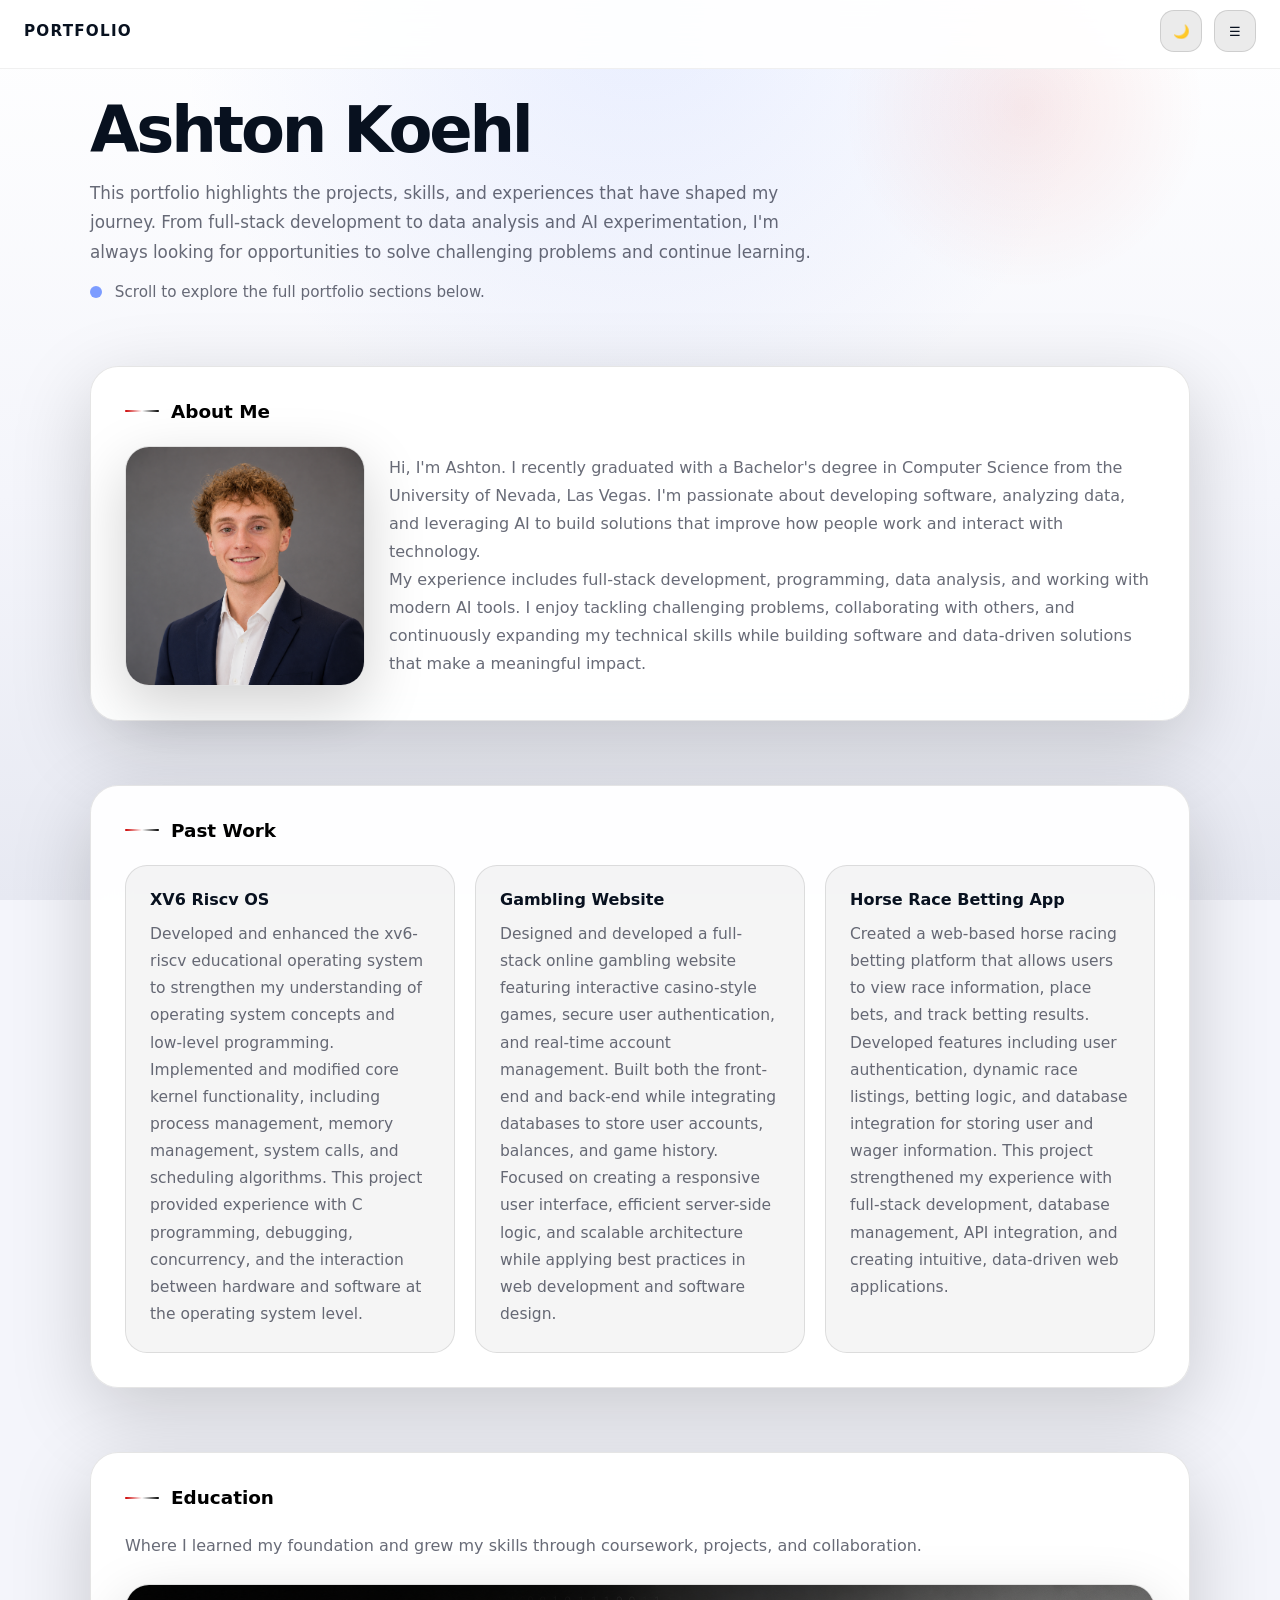
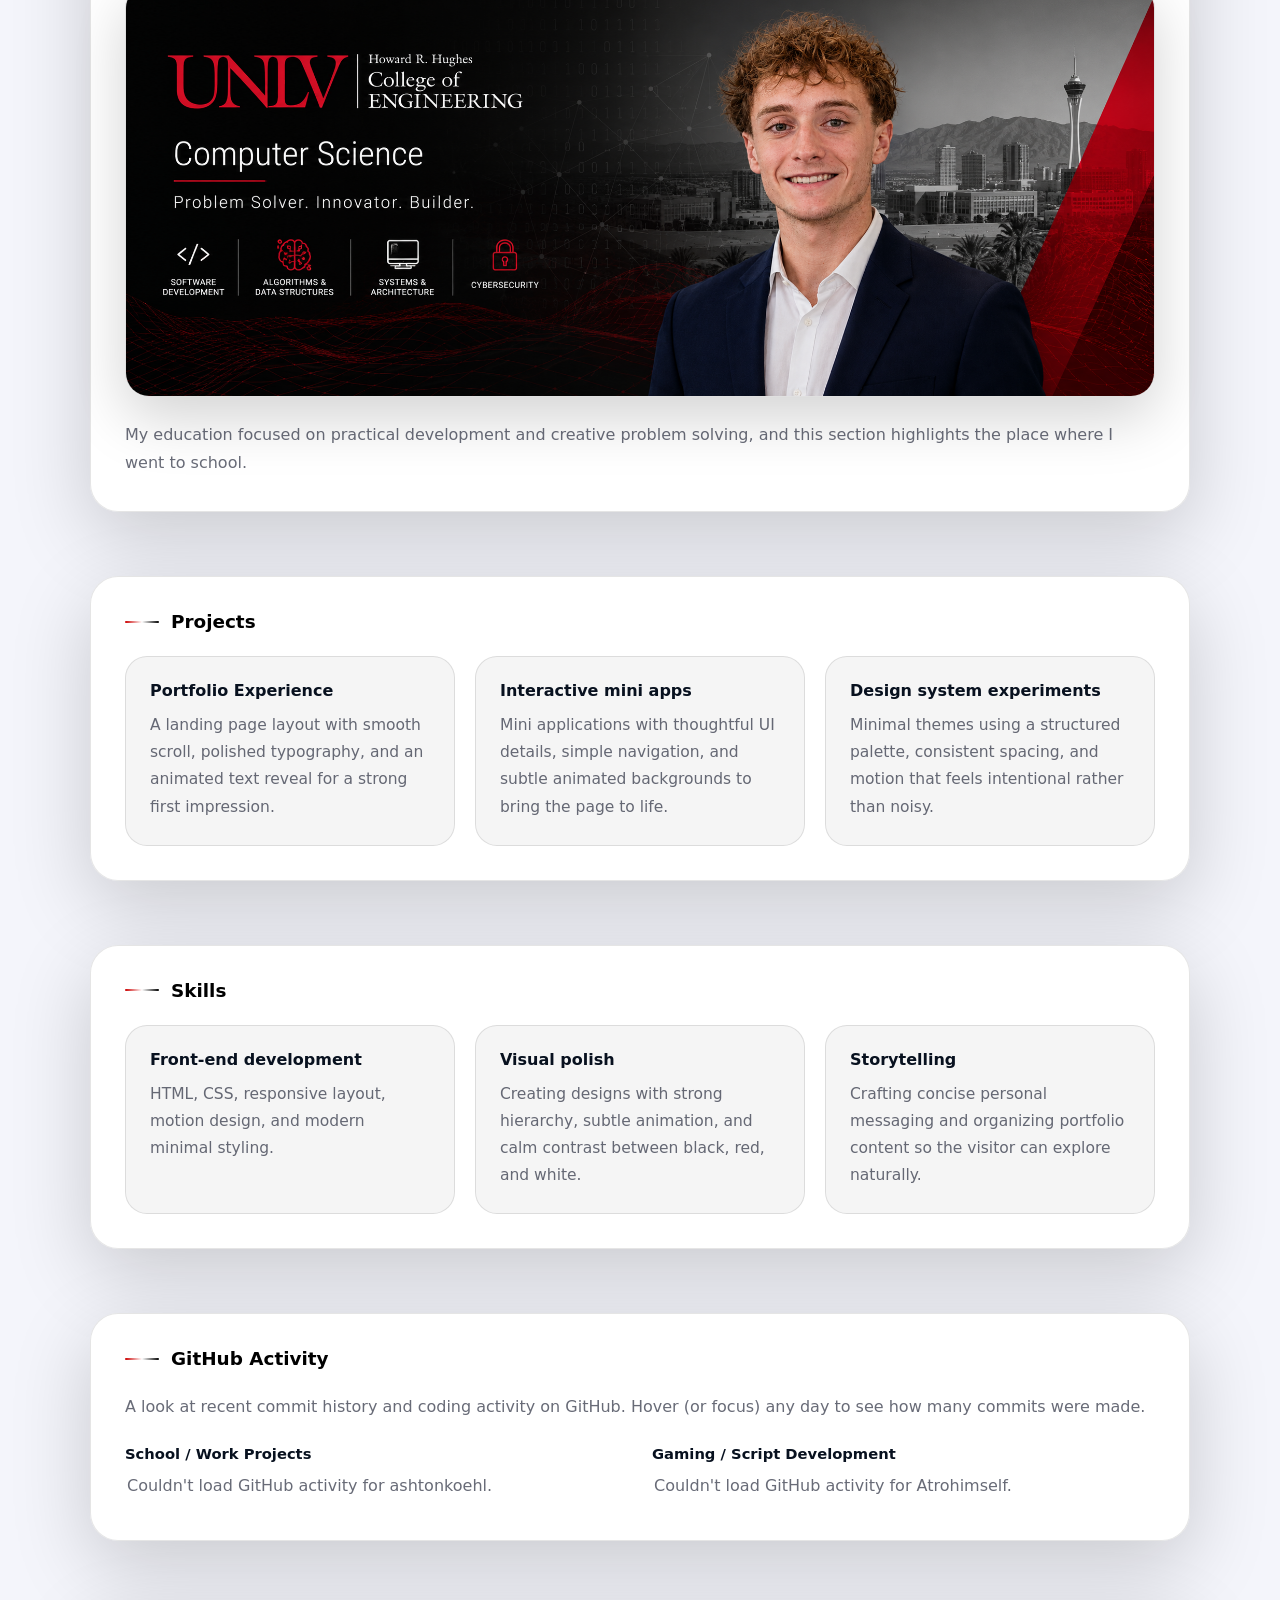
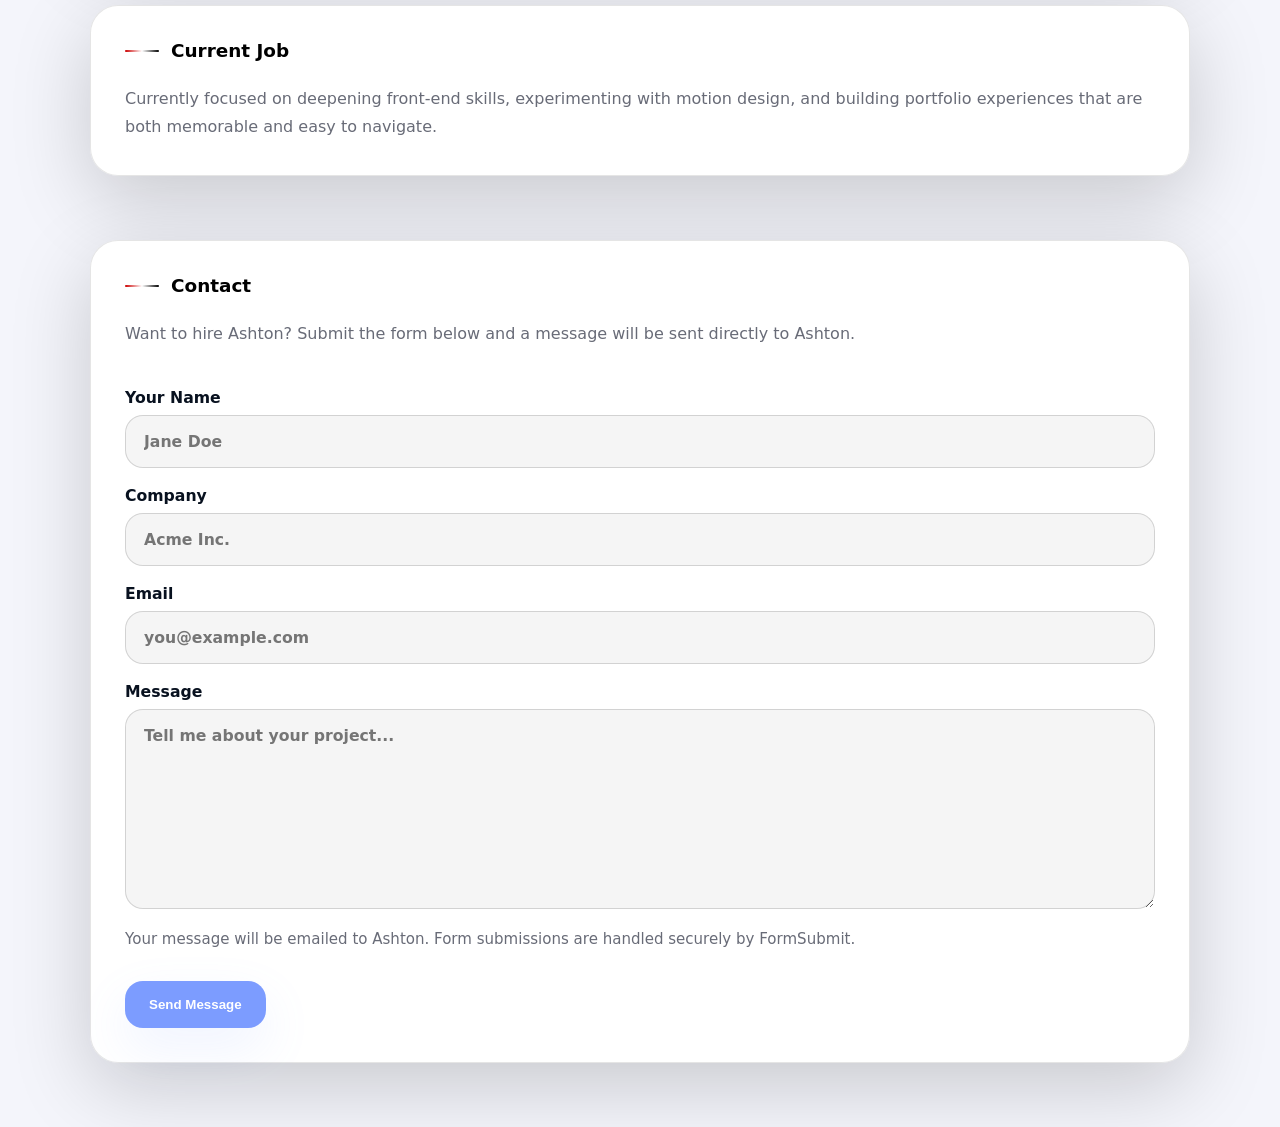
==== index.html @ 0c655653 "Images + New Text - Added Images for Past work - Changed Test for Each Past work" ====
<!doctype html>
<html lang="en">
<head>
  <meta charset="utf-8" />
  <meta name="viewport" content="width=device-width,initial-scale=1" />
  <title>Ashton Koehl</title>
  <meta name="description" content="Portfolio of Ashton Koehl." />
  <meta property="og:title" content="Ashton Koehl" />
  <meta property="og:description" content="Minimal portfolio for Ashton Koehl with subtle motion and a modern hero." />
  <meta property="og:type" content="website" />
  <meta name="theme-color" content="#1b1f35" />
  <link rel="stylesheet" href="css/styles.css" />
</head>
<body>
  <header>
    <a class="brand" href="#hero">Portfolio</a>
    <div class="header-actions">
      <button class="theme-button" id="themeToggle" aria-label="Toggle dark mode">🌙</button>
      <div class="nav-bar" id="navBar">
        <button class="menu-button" id="menuToggle" aria-expanded="false" aria-label="Open navigation menu" aria-controls="navMenu">
          <span class="menu-icon">☰</span>
          <span class="menu-label">About Me</span>
        </button>
        <nav class="nav-menu" id="navMenu">
          <a href="#past-work">Past Work</a>
          <a href="#education">Education</a>
          <a href="#projects">Projects</a>
          <a href="#skills">Skills</a>
          <a href="#github">GitHub Activity</a>
          <a href="#current-job">Current Job</a>
          <a href="#contact">Contact</a>
        </nav>
      </div>
    </div>
  </header>

  <main>
    <section class="hero" id="hero">
      <div class="intro">
        <h1 class="hero-title">Ashton Koehl</h1>
        <p class="subline">This portfolio highlights the projects, skills, and experiences that have shaped my journey. From full-stack development to data analysis and AI experimentation, I'm always looking for opportunities to solve challenging problems and continue learning.</p>
        <div class="scroll-hint"><span></span>Scroll to explore the full portfolio sections below.</div>
      </div>
    </section>

    <section class="panel content-section" id="about">
      <h2 class="section-title">About Me</h2>
      <div class="about-grid">
        <img src="images/headshot.png" alt="Headshot of Ashton Koehl" />
        <div>
          <p>Hi, I'm Ashton. I recently graduated with a Bachelor's degree in Computer Science from the University of Nevada, Las Vegas. I'm passionate about developing software, analyzing data, and leveraging AI to build solutions that improve how people work and interact with technology.</p>
          <p>My experience includes full-stack development, programming, data analysis, and working with modern AI tools. I enjoy tackling challenging problems, collaborating with others, and continuously expanding my technical skills while building software and data-driven solutions that make a meaningful impact.</p>
        </div>
      </div>
    </section>

    <section class="panel content-section" id="past-work">
      <h2 class="section-title">Past Work</h2>
      <div class="cards">
        <article class="card">
          <h3>XV6 Riscv OS</h3>
          <p>Developed and enhanced the xv6-riscv educational operating system to strengthen my understanding of operating system concepts and low-level programming. Implemented and modified core kernel functionality, including process management, memory management, system calls, and scheduling algorithms. This project provided experience with C programming, debugging, concurrency, and the interaction between hardware and software at the operating system level.</p>
        </article>
        <article class="card">
          <h3>Gambling Website</h3>
          <p>Designed and developed a full-stack online gambling website featuring interactive casino-style games, secure user authentication, and real-time account management. Built both the front-end and back-end while integrating databases to store user accounts, balances, and game history. Focused on creating a responsive user interface, efficient server-side logic, and scalable architecture while applying best practices in web development and software design.</p>
        </article>
        <article class="card">
          <h3>Horse Race Betting App</h3>
          <p>Created a web-based horse racing betting platform that allows users to view race information, place bets, and track betting results. Developed features including user authentication, dynamic race listings, betting logic, and database integration for storing user and wager information. This project strengthened my experience with full-stack development, database management, API integration, and creating intuitive, data-driven web applications.</p>
        </article>
      </div>
    </section>

    

    <section class="panel content-section" id="education">
      <h2 class="section-title">Education</h2>
      <p>Where I learned my foundation and grew my skills through coursework, projects, and collaboration.</p>
      <div class="school-banner">
        <img src="images/banner.png" alt="School banner image" />
      </div>
      <p>My education focused on practical development and creative problem solving, and this section highlights the place where I went to school.</p>
    </section>

    <section class="panel content-section" id="projects">
      <h2 class="section-title">Projects</h2>
      <div class="cards">
        <article class="card">
          <h3>Portfolio Experience</h3>
          <p>A landing page layout with smooth scroll, polished typography, and an animated text reveal for a strong first impression.</p>
        </article>
        <article class="card">
          <h3>Interactive mini apps</h3>
          <p>Mini applications with thoughtful UI details, simple navigation, and subtle animated backgrounds to bring the page to life.</p>
        </article>
        <article class="card">
          <h3>Design system experiments</h3>
          <p>Minimal themes using a structured palette, consistent spacing, and motion that feels intentional rather than noisy.</p>
        </article>
      </div>
    </section>

    <section class="panel content-section" id="skills">
      <h2 class="section-title">Skills</h2>
      <div class="cards">
        <article class="card">
          <h3>Front-end development</h3>
          <p>HTML, CSS, responsive layout, motion design, and modern minimal styling.</p>
        </article>
        <article class="card">
          <h3>Visual polish</h3>
          <p>Creating designs with strong hierarchy, subtle animation, and calm contrast between black, red, and white.</p>
        </article>
        <article class="card">
          <h3>Storytelling</h3>
          <p>Crafting concise personal messaging and organizing portfolio content so the visitor can explore naturally.</p>
        </article>
      </div>
    </section>

    <section class="panel content-section" id="github">
      <h2 class="section-title">GitHub Activity</h2>
      <p>A look at recent commit history and coding activity on GitHub. Hover (or focus) any day to see how many commits were made.</p>
      <div class="github-charts">
        <div class="contrib-chart" data-username="ashtonkoehl" data-rgb="124,156,255">
          <div class="contrib-chart-header">
            <a class="contrib-chart-title" href="https://github.com/ashtonkoehl" target="_blank" rel="noopener noreferrer">School / Work Projects</a>
            <span class="contrib-chart-total"></span>
          </div>
          <div class="contrib-scroll">
            <div class="contrib-months"></div>
            <div class="contrib-weeks"></div>
          </div>
        </div>
        <div class="contrib-chart" data-username="Atrohimself" data-rgb="204,0,0">
          <div class="contrib-chart-header">
            <a class="contrib-chart-title" href="https://github.com/Atrohimself" target="_blank" rel="noopener noreferrer">Gaming / Script Development</a>
            <span class="contrib-chart-total"></span>
          </div>
          <div class="contrib-scroll">
            <div class="contrib-months"></div>
            <div class="contrib-weeks"></div>
          </div>
        </div>
      </div>
    </section>

    <section class="panel content-section" id="current-job">
      <h2 class="section-title">Current Job</h2>
      <p>Currently focused on deepening front-end skills, experimenting with motion design, and building portfolio experiences that are both memorable and easy to navigate.</p>
    </section>

    <section class="panel content-section" id="contact">
      <h2 class="section-title">Contact</h2>
      <p>Want to hire Ashton? Submit the form below and a message will be sent directly to Ashton.</p>
      <form class="contact-form" action="https://formsubmit.co/koehlashton@gmail.com" method="POST">
        <input type="hidden" name="_subject" value="New portfolio inquiry" />
        <input type="hidden" name="_captcha" value="false" />
        <input type="hidden" name="_next" value="https://ashtonkoehl.github.io/?sent=1#contact" />
        <input type="hidden" name="_error" value="https://ashtonkoehl.github.io/?error=1#contact" />
        <div class="form-success" id="formSuccess">Thanks! Your message has been sent and I will get back to you soon.</div>
        <label>
          Your Name
          <input type="text" name="name" required placeholder="Jane Doe" />
        </label>
        <label>
          Company
          <input type="text" name="company" placeholder="Acme Inc." />
        </label>
        <label>
          Email
          <input type="email" name="email" required placeholder="you@example.com" />
        </label>
        <label>
          Message
          <textarea name="message" required placeholder="Tell me about your project..."></textarea>
        </label>
        <p class="hint">Your message will be emailed to Ashton. Form submissions are handled securely by FormSubmit.</p>
        <div class="form-actions">
          <button type="submit">Send Message</button>
        </div>
      </form>
    </section>
  </main>

  <div class="modal-backdrop" id="submitModal" aria-hidden="true">
    <div class="modal" role="alertdialog" aria-modal="true" aria-labelledby="modalTitle" aria-describedby="modalText">
      <button class="modal-close" id="closeModal" aria-label="Close message">×</button>
      <h3 id="modalTitle">Message sent</h3>
      <p id="modalText">Thanks! Your message has been sent and I will get back to you soon.</p>
    </div>
  </div>

  <script src="js/main.js"></script>
</body>
</html>
---- css/styles.css ----
:root {
  --bg: #05060a;
  --surface: rgba(255,255,255,.05);
  --text: #f6f7fb;
  --text-strong: #ffffff;
  --muted: rgba(246,247,251,.72);
  --accent: #7c9cff;
  --accent-strong: #cc0000;
  --panel-bg: #14161f;
  --panel-border: rgba(255,255,255,.08);
  --header-bg: rgba(5,6,10,.88);
  --card-bg: rgba(255,255,255,.03);
  --card-border: rgba(255,255,255,.08);
  --dot: rgba(255,255,255,.16);
  --overlay-rgb: 255,255,255;
}
.light-mode {
  --bg: #f4f5fb;
  --surface: rgba(0,0,0,.04);
  --text: #08111f;
  --text-strong: #000000;
  --muted: rgba(18,24,43,.64);
  --accent: #7c9cff;
  --accent-strong: #cc0000;
  --panel-bg: #ffffff;
  --panel-border: rgba(0,0,0,.08);
  --header-bg: rgba(255,255,255,.9);
  --card-bg: rgba(255,255,255,.95);
  --card-border: rgba(0,0,0,.1);
  --dot: rgba(18,24,43,.14);
  --overlay-rgb: 0,0,0;
}
*, *::before, *::after { box-sizing: border-box; }
html { scroll-behavior: smooth; }
body {
  margin: 0;
  min-height: 100vh;
  font-family: Inter, ui-sans-serif, system-ui, -apple-system, "Segoe UI", sans-serif;
  background: var(--bg);
  color: var(--text);
  overflow-x: hidden;
  position: relative;
}
body::before,
body::after {
  content: "";
  position: fixed;
  inset: 0;
  pointer-events: none;
  z-index: -1;
}
body::before {
  background: radial-gradient(circle at top, rgba(84,90,138,.24), transparent 42%),
              radial-gradient(circle at 80% 12%, rgba(204,0,0,.18), transparent 12%),
              linear-gradient(180deg, rgba(15,18,34,.88) 0%, rgba(5,6,10,.96) 60%, rgba(0,0,0,1) 100%);
  opacity: 1;
  transition: opacity .3s ease;
}
.light-mode body::before {
  background: radial-gradient(circle at top, rgba(124,156,255,.16), transparent 42%),
              radial-gradient(circle at 80% 12%, rgba(204,0,0,.08), transparent 14%),
              linear-gradient(180deg, #ffffff 0%, #f4f5fb 55%, #e7e9f2 100%);
}
.light-mode body::after {
  opacity: .12;
}
body::after {
  background-image:
    radial-gradient(circle at 4% 10%, rgba(255,255,255,.95) 1px, transparent 0),
    radial-gradient(circle at 9% 25%, rgba(255,255,255,.7) 1px, transparent 0),
    radial-gradient(circle at 13% 50%, rgba(255,255,255,.5) 0.7px, transparent 0),
    radial-gradient(circle at 16% 82%, rgba(255,255,255,.4) 0.8px, transparent 0),
    radial-gradient(circle at 21% 18%, rgba(255,255,255,.88) 1px, transparent 0),
    radial-gradient(circle at 24% 44%, rgba(255,255,255,.66) 0.9px, transparent 0),
    radial-gradient(circle at 28% 65%, rgba(255,255,255,.55) 0.85px, transparent 0),
    radial-gradient(circle at 33% 10%, rgba(255,255,255,.8) 1px, transparent 0),
    radial-gradient(circle at 37% 76%, rgba(255,255,255,.45) 0.75px, transparent 0),
    radial-gradient(circle at 42% 34%, rgba(255,255,255,.65) 0.9px, transparent 0),
    radial-gradient(circle at 47% 58%, rgba(255,255,255,.3) 0.7px, transparent 0),
    radial-gradient(circle at 52% 86%, rgba(255,255,255,.55) 0.95px, transparent 0),
    radial-gradient(circle at 58% 19%, rgba(255,255,255,.7) 1px, transparent 0),
    radial-gradient(circle at 62% 43%, rgba(255,255,255,.45) 0.8px, transparent 0),
    radial-gradient(circle at 66% 70%, rgba(255,255,255,.2) 0.6px, transparent 0),
    radial-gradient(circle at 69% 32%, rgba(255,255,255,.78) 1px, transparent 0),
    radial-gradient(circle at 73% 55%, rgba(255,255,255,.5) 0.75px, transparent 0),
    radial-gradient(circle at 78% 11%, rgba(255,255,255,.6) 0.9px, transparent 0),
    radial-gradient(circle at 82% 72%, rgba(255,255,255,.35) 0.8px, transparent 0),
    radial-gradient(circle at 86% 29%, rgba(255,255,255,.3) 0.7px, transparent 0),
    radial-gradient(circle at 90% 86%, rgba(255,255,255,.18) 0.6px, transparent 0),
    radial-gradient(circle at 94% 53%, rgba(255,255,255,.5) 0.7px, transparent 0),
    radial-gradient(circle at 58% 11%, rgba(255,255,255,.68) 0.9px, transparent 0),
    radial-gradient(circle at 35% 91%, rgba(255,255,255,.25) 0.6px, transparent 0);
  background-repeat: repeat;
  transform: translateY(calc(var(--scroll, 0) * 0.35px));
  filter: blur(0.08px);
  opacity: 1;
}
header {
  position: fixed;
  inset: 0 0 auto 0;
  z-index: 20;
  display: flex;
  align-items: center;
  justify-content: space-between;
  gap: 18px;
  padding: 10px 24px 16px;
  backdrop-filter: blur(18px);
  background: var(--header-bg);
  border-bottom: 1px solid rgba(var(--overlay-rgb),.06);
}
.brand {
  font-size: 0.95rem;
  font-weight: 700;
  letter-spacing: 0.08em;
  text-transform: uppercase;
  color: var(--text);
  text-decoration: none;
}
.header-actions {
  --nav-w: 280px;
  --slide-duration: .2s;
  --drop-duration: .26s;
  --drop-delay: .1s;
  --close-duration: .1s;
  display: flex;
  align-items: center;
  gap: 12px;
}
.menu-button,
.theme-button {
  display: inline-flex;
  align-items: center;
  justify-content: center;
  width: 42px;
  height: 42px;
  border: 1px solid rgba(var(--overlay-rgb),.12);
  border-radius: 14px;
  background: rgba(var(--overlay-rgb),.08);
  color: var(--text);
  cursor: pointer;
  transition: background .2s ease, transform .2s ease, border-radius .2s ease;
}
.menu-button:hover,
.theme-button:hover {
  transform: translateY(-1px);
  background: rgba(var(--overlay-rgb),.14);
}
.theme-button {
  transition: background .2s ease, transform .2s ease, opacity .3s ease var(--close-duration);
}
.header-actions.menu-open .theme-button {
  opacity: 0;
  pointer-events: none;
  transition: background .2s ease, transform .2s ease, opacity .3s ease;
}
/* Opening is a two-step move: the button slides left into a full-width
   cap that becomes the "About Me" link, then the rest of the list
   drops open beneath it. Closing collapses everything at once and
   fast, so the small button reappears almost instantly; the dark-mode
   button waits for that close to finish before fading back in. */
.nav-bar {
  position: relative;
  width: 42px;
  height: 42px;
}
.menu-button {
  position: absolute;
  top: 0;
  right: 0;
  z-index: 2;
  overflow: hidden;
  transition: background .2s ease, transform .2s ease, border-radius .2s ease,
              width var(--close-duration) ease;
}
.menu-icon,
.menu-label {
  position: absolute;
  inset: 0;
  display: flex;
  align-items: center;
  white-space: nowrap;
  transition: opacity .2s ease;
}
.menu-icon {
  justify-content: center;
}
.menu-label {
  justify-content: flex-start;
  padding-left: 18px;
  opacity: 0;
  font-size: 0.94rem;
  font-weight: 600;
  text-transform: uppercase;
  color: var(--text);
}
.nav-bar.open .menu-button {
  width: var(--nav-w);
  transition: background .2s ease, transform .2s ease, border-radius .2s ease,
              width var(--slide-duration) cubic-bezier(.4,0,.2,1);
  border-bottom-left-radius: 0;
  border-bottom-right-radius: 0;
  border-bottom-color: rgba(var(--overlay-rgb),.08);
  background: var(--panel-bg);
}
.nav-bar.open .menu-button:hover {
  background: var(--panel-bg);
  /* The -1px hover lift opens a sliver below the button; this extra
     shadow paints over it in the panel color so the dark header behind
     it never shows through the gap. */
  box-shadow: inset 0 0 0 999px rgba(var(--overlay-rgb),.06), 0 1px 0 0 var(--panel-bg);
}
.nav-bar.open .menu-button:hover .menu-label {
  color: var(--text-strong);
}
.nav-bar.open .menu-icon {
  opacity: 0;
}
.nav-bar.open .menu-label {
  opacity: 1;
  transition-delay: .06s;
}
.nav-menu {
  position: absolute;
  top: 100%;
  right: 0;
  width: var(--nav-w);
  max-height: 0;
  overflow: hidden;
  opacity: 0;
  pointer-events: none;
  transform-origin: top;
  transform: scaleY(0.96);
  transition: transform var(--close-duration) ease,
              opacity var(--close-duration) ease,
              max-height var(--close-duration) ease;
  display: flex;
  flex-direction: column;
  border: 1px solid var(--card-border);
  border-top: none;
  border-radius: 0 0 14px 14px;
  background: var(--panel-bg);
  box-shadow: 0 24px 80px rgba(0,0,0,.18);
  z-index: 1;
}
.nav-bar.open .nav-menu {
  max-height: 520px;
  opacity: 1;
  pointer-events: auto;
  transform: scaleY(1);
  transition: transform var(--drop-duration) cubic-bezier(.4,0,.2,1) var(--drop-delay),
              opacity .2s ease var(--drop-delay),
              max-height var(--drop-duration) cubic-bezier(.4,0,.2,1) var(--drop-delay);
}
nav a {
  position: relative;
  z-index: 1;
  color: var(--text);
  text-decoration: none;
  font-size: 0.94rem;
  font-weight: 600;
  text-transform: uppercase;
  padding: 14px 18px;
  transition: color .25s ease, transform .25s ease, background .25s ease;
  border-bottom: 1px solid rgba(var(--overlay-rgb),.08);
}
nav a:hover {
  color: var(--text-strong);
  transform: translateY(-1px);
  background: rgba(var(--overlay-rgb),.06);
}
nav a:last-child {
  border-bottom: none;
}
@media (max-width: 760px) {
  header {
    flex-direction: column;
    align-items: stretch;
    padding: 16px 18px;
  }
  .header-actions {
    justify-content: space-between;
    width: 100%;
  }
  .menu-button {
    display: inline-flex;
  }
  .nav-bar {
    --nav-w: calc(100vw - 36px);
  }
  main { padding: 170px 18px 48px; }
}
main {
  position: relative;
  min-height: 100vh;
  display: grid;
  place-items: center;
  padding: 100px 24px 64px;
}
.hero {
  width: min(1100px, 100%);
  display: grid;
  gap: 48px;
  scroll-margin-top: 96px;
}
.hero-title {
  margin: 0;
  font-size: clamp(3rem, 5vw, 5.2rem);
  line-height: 0.95;
  letter-spacing: -0.05em;
  max-width: 11ch;
  opacity: 0;
  transform: translateY(20px) scale(0.98);
  animation: reveal 0.9s ease-out 0.2s forwards;
}
.subline {
  margin: 18px 0 0;
  color: var(--muted);
  font-size: 1.05rem;
  line-height: 1.75;
  max-width: 46rem;
}
.panel {
  display: grid;
  gap: 24px;
  background: var(--card-bg);
  border: 1px solid var(--card-border);
  backdrop-filter: blur(18px);
  border-radius: 28px;
  padding: 34px;
  box-shadow: 0 24px 80px rgba(0,0,0,.18);
}
.panel h2 {
  margin: 0;
  font-size: 1.15rem;
  color: var(--text-strong);
}
.panel p {
  margin: 0;
  color: var(--muted);
  font-size: 1rem;
  line-height: 1.75;
}
.cards {
  display: grid;
  gap: 20px;
  grid-template-columns: repeat(auto-fit, minmax(220px, 1fr));
}
.about-grid {
  display: grid;
  grid-template-columns: minmax(180px, 240px) 1fr;
  gap: 24px;
  align-items: center;
}
.about-grid img {
  width: 100%;
  border-radius: 24px;
  border: 1px solid rgba(var(--overlay-rgb),.12);
  box-shadow: 0 20px 60px rgba(0,0,0,.18);
  object-fit: cover;
  aspect-ratio: 1 / 1;
  max-height: 320px;
}
.school-banner {
  width: 100%;
  border-radius: 24px;
  overflow: hidden;
  border: 1px solid rgba(var(--overlay-rgb),.12);
  box-shadow: 0 20px 60px rgba(0,0,0,.18);
}
.school-banner img {
  width: 100%;
  display: block;
  object-fit: cover;
}
.github-charts {
  display: grid;
  grid-template-columns: 1fr 1fr;
  gap: 24px;
}
.contrib-chart {
  display: grid;
  gap: 8px;
  min-width: 0;
}
.contrib-chart-header {
  display: flex;
  align-items: baseline;
  justify-content: space-between;
  gap: 10px;
}
.contrib-chart-title {
  font-size: 0.92rem;
  font-weight: 700;
  color: var(--text);
  text-decoration: none;
}
.contrib-chart-title:hover {
  color: var(--text-strong);
}
.contrib-chart-total {
  font-size: 0.8rem;
  color: var(--muted);
  white-space: nowrap;
}
.contrib-scroll {
  overflow-x: auto;
  padding: 2px 2px 6px;
}
.contrib-months {
  display: flex;
  gap: 3px;
  min-width: 480px;
  margin-bottom: 4px;
}
.contrib-month-label {
  width: 10px;
  flex-shrink: 0;
  font-size: 10px;
  color: var(--muted);
  white-space: nowrap;
  overflow: visible;
}
.contrib-weeks {
  display: flex;
  gap: 3px;
  min-width: 480px;
}
.contrib-week {
  display: flex;
  flex-direction: column;
  gap: 3px;
  width: 10px;
  flex-shrink: 0;
}
.contrib-day {
  width: 10px;
  height: 10px;
  border-radius: 2px;
  background: rgba(var(--overlay-rgb),.08);
}
.contrib-day[tabindex] {
  cursor: default;
}
.contrib-day:focus-visible {
  outline: 2px solid var(--accent);
  outline-offset: 1px;
}
.contrib-error {
  margin: 0;
  color: var(--muted);
  font-size: 0.9rem;
}
.contrib-tooltip {
  position: fixed;
  z-index: 60;
  background: var(--panel-bg);
  border: 1px solid var(--card-border);
  color: var(--text);
  font-size: 0.82rem;
  padding: 6px 10px;
  border-radius: 10px;
  box-shadow: 0 12px 30px rgba(0,0,0,.25);
  opacity: 0;
  pointer-events: none;
  transform: translate(-50%, -100%);
  transition: opacity .12s ease;
  white-space: nowrap;
}
.contrib-tooltip.show {
  opacity: 1;
}
@media (max-width: 760px) {
  .github-charts {
    grid-template-columns: 1fr;
  }
}
.card {
  padding: 24px;
  border-radius: 22px;
  border: 1px solid var(--card-border);
  background: var(--surface);
  transition: transform .28s ease, border-color .28s ease;
}
.card:hover {
  transform: translateY(-6px);
  border-color: rgba(204,0,0,.35);
}
.card h3 {
  margin: 0 0 12px;
  font-size: 1rem;
}
.card p {
  margin: 0;
  color: var(--muted);
  font-size: 0.97rem;
  line-height: 1.75;
}
.contact-form {
  display: grid;
  gap: 18px;
  margin-top: 16px;
}
.contact-form label {
  display: grid;
  gap: 8px;
  color: var(--text);
  font-size: 0.98rem;
  font-weight: 600;
}
.contact-form input,
.contact-form textarea {
  width: 100%;
  border: 1px solid rgba(var(--overlay-rgb),.14);
  border-radius: 18px;
  padding: 16px 18px;
  background: var(--surface);
  color: var(--text);
  font: inherit;
  transition: border-color .2s ease, background .2s ease;
}
.contact-form input:focus,
.contact-form textarea:focus {
  outline: none;
  border-color: rgba(124,156,255,.9);
  background: rgba(var(--overlay-rgb),.08);
}
.contact-form textarea {
  min-height: 200px;
  resize: vertical;
}
.contact-form button {
  align-self: flex-start;
  border: none;
  border-radius: 18px;
  padding: 16px 24px;
  background: var(--accent);
  color: #fff;
  font-weight: 700;
  cursor: pointer;
  transition: transform .2s ease, background .2s ease;
  box-shadow: 0 20px 50px rgba(124,156,255,.12);
}
.contact-form button.preview {
  background: transparent;
  color: var(--text);
  border: 1px solid rgba(255,255,255,.14);
  box-shadow: none;
}
.contact-form button:hover {
  transform: translateY(-1px);
  background: #8fa8ff;
}
.form-actions {
  display: flex;
  flex-wrap: wrap;
  gap: 12px;
  align-items: center;
  margin-top: 12px;
}
.modal-backdrop {
  position: fixed;
  inset: 0;
  background: rgba(0,0,0,.45);
  display: none;
  align-items: center;
  justify-content: center;
  z-index: 50;
  padding: 24px;
}
.modal-backdrop.show {
  display: flex;
}
.modal {
  width: min(520px, 100%);
  background: #2b2f35;
  border: 1px solid rgba(255,255,255,.14);
  border-radius: 28px;
  padding: 28px;
  box-shadow: 0 28px 90px rgba(0,0,0,.32);
  color: var(--text);
  text-align: left;
  position: relative;
}
.modal.success {
  /* Darker gray border; remove the green outline/glow */
  border-color: #1f2428;
  background: #2b2f35;
  box-shadow: 0 18px 60px rgba(0,0,0,.35);
}
.modal.error {
  /* Match success card styling but use red text for messaging */
  border-color: #1f2428;
  background: #2b2f35;
  box-shadow: 0 18px 60px rgba(0,0,0,.35);
}
.modal-close {
  position: absolute;
  top: 18px;
  right: 18px;
  width: 36px;
  height: 36px;
  border: none;
  border-radius: 50%;
  background: rgba(255,255,255,.08);
  color: var(--text);
  cursor: pointer;
  font-size: 1.1rem;
  line-height: 1;
  display: inline-flex;
  align-items: center;
  justify-content: center;
  transition: background .2s ease, transform .2s ease;
}
.modal-close:hover {
  background: rgba(255,255,255,.16);
  transform: translateY(-1px);
}
.modal h3 {
  margin: 0 0 12px;
  font-size: 1.25rem;
}
.modal p {
  margin: 0 0 20px;
  line-height: 1.6;
  color: var(--text);
}
.modal.success h3 {
  color: #00e676; /* Success Bright Green */
}
.modal.success p {
  color: #ffffff; /* lighter bright green for body text */
}
.modal.error h3 {
  color: #ff5252; /* bright error red */
}
.modal.error p {
  color: #ffdede; /* light red body */
}
.contact-form .hint {
  margin: 0;
  color: var(--muted);
  font-size: 0.94rem;
  line-height: 1.6;
}
.form-success {
  display: none;
  padding: 18px 22px;
  border-radius: 18px;
  background: rgba(124,156,255,.16);
  border: 1px solid rgba(124,156,255,.32);
  color: var(--text);
  font-size: 0.98rem;
  line-height: 1.6;
}
.form-success.show {
  display: block;
}
.scroll-hint {
  margin-top: 1rem;
  display: inline-flex;
  align-items: center;
  gap: 0.8rem;
  color: var(--muted);
  font-size: 0.95rem;
}
.scroll-hint span {
  width: 12px;
  height: 12px;
  border-radius: 999px;
  background: var(--accent);
  animation: pulse 1.8s infinite;
}
section.content-section {
  width: min(1100px, 100%);
  margin-top: 64px;
  scroll-margin-top: 96px;
}
.section-title {
  display: inline-flex;
  align-items: center;
  gap: 12px;
  margin: 0 0 16px;
  font-size: 1.2rem;
  color: var(--text-strong);
}
.section-title::before {
  content: "";
  width: 34px;
  height: 2px;
  background: linear-gradient(90deg, #cc0000, #fff, #000);
  border-radius: 999px;
}
@keyframes pulse {
  0%, 100% { opacity: .75; transform: scale(.95); }
  50% { opacity: 1; transform: scale(1.2); }
}
@keyframes reveal {
  to { opacity: 1; transform: translateY(0) scale(1); }
}
@keyframes slideGradient {
  to { transform: translateX(100%); }
}
@media (max-width: 960px) {
  nav a {
    padding: 12px 14px;
  }
  main { padding: 140px 18px 64px; }
}
@media (max-width: 760px) {
  header { flex-direction: column; align-items: flex-start; padding: 16px 18px; }
  main { padding: 170px 18px 48px; }
  .hero { gap: 34px; }
  .panel { padding: 28px; }
  .about-grid {
    grid-template-columns: 1fr;
  }
  .about-grid img {
    max-width: 220px;
    margin: 0 auto;
  }
}
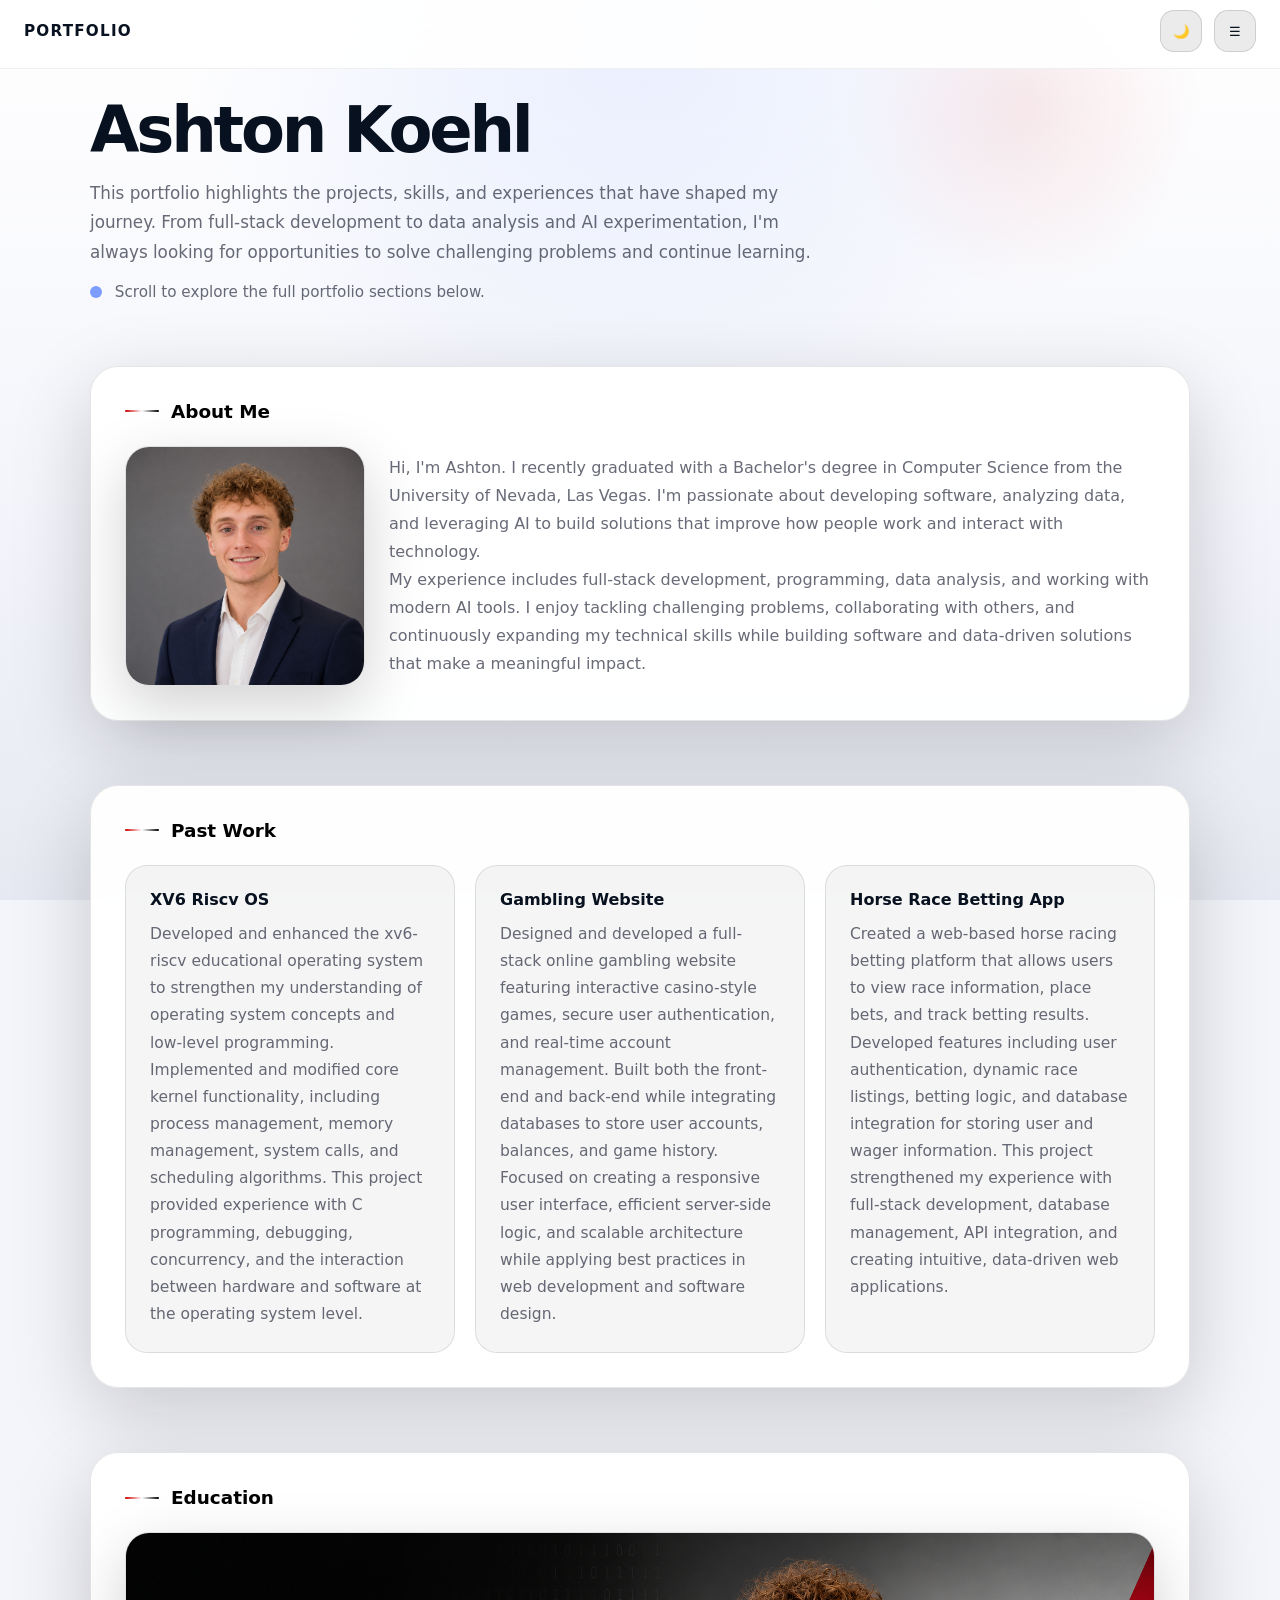
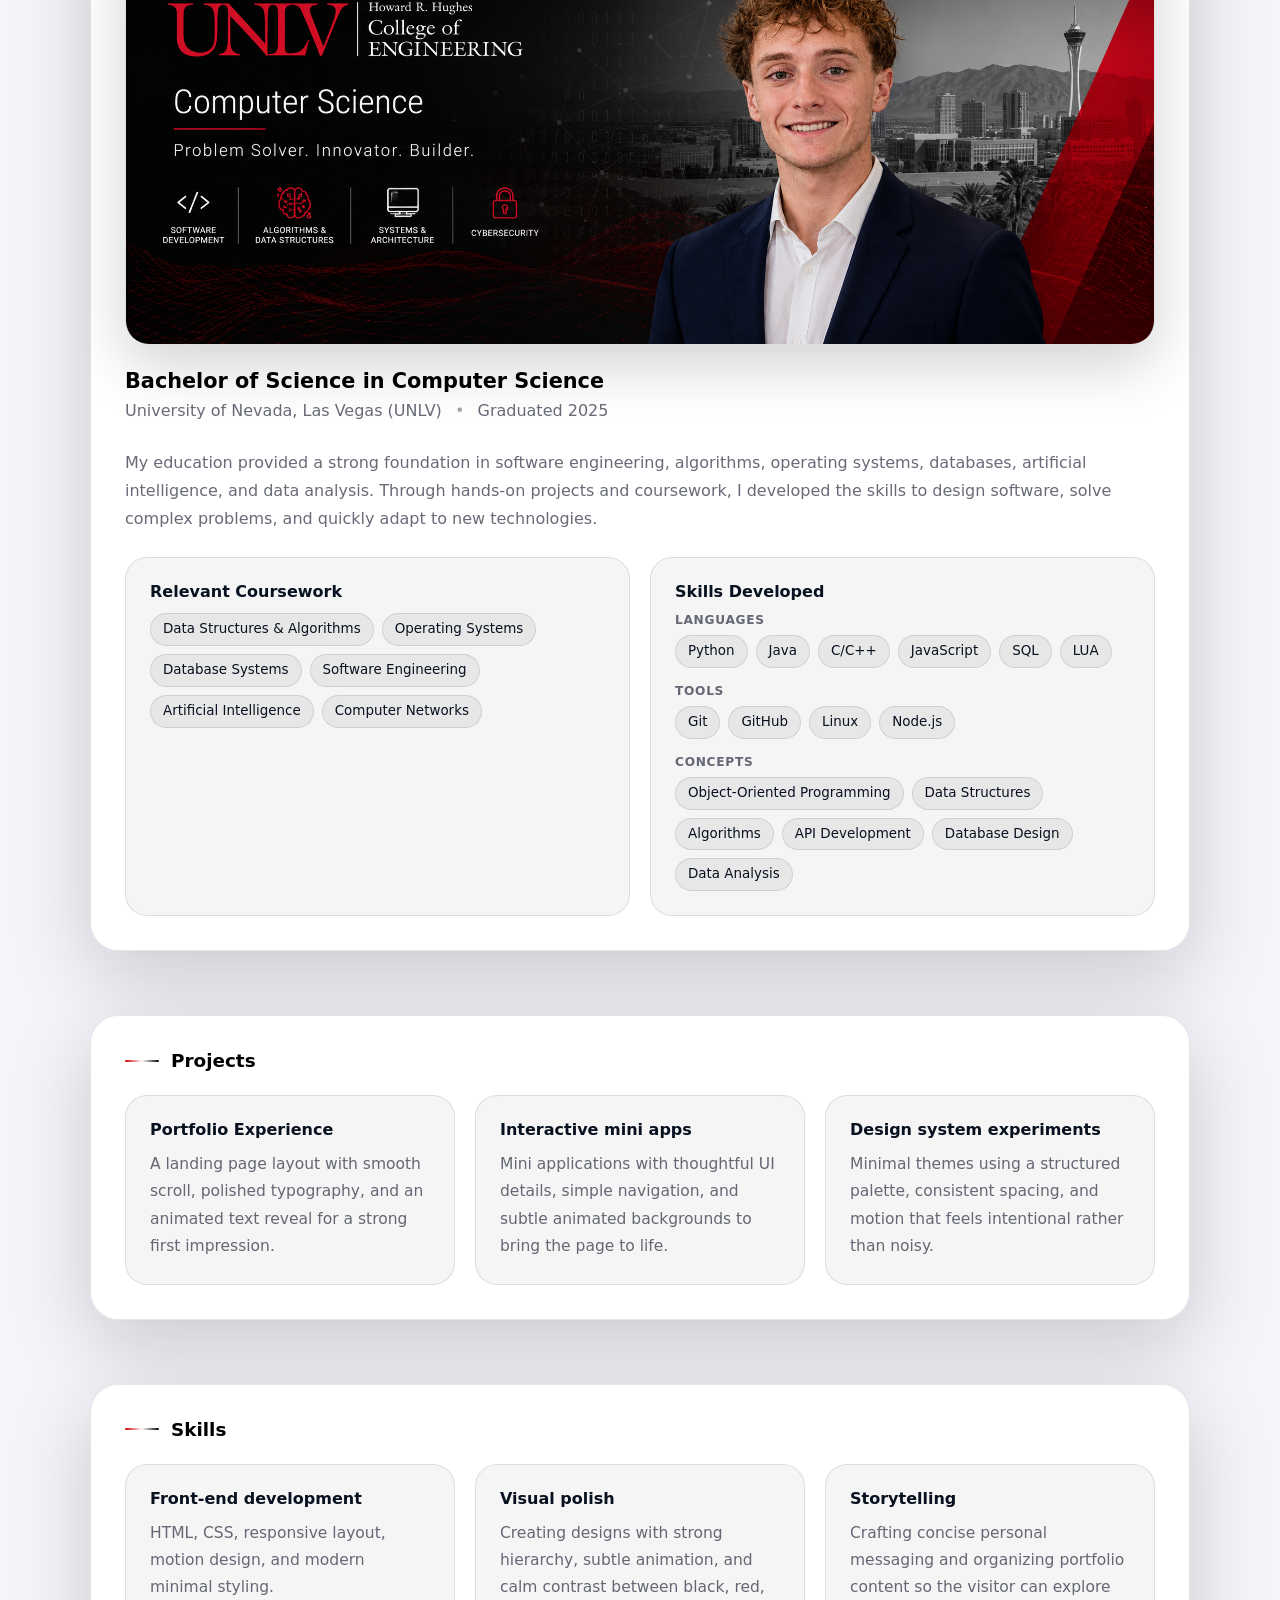
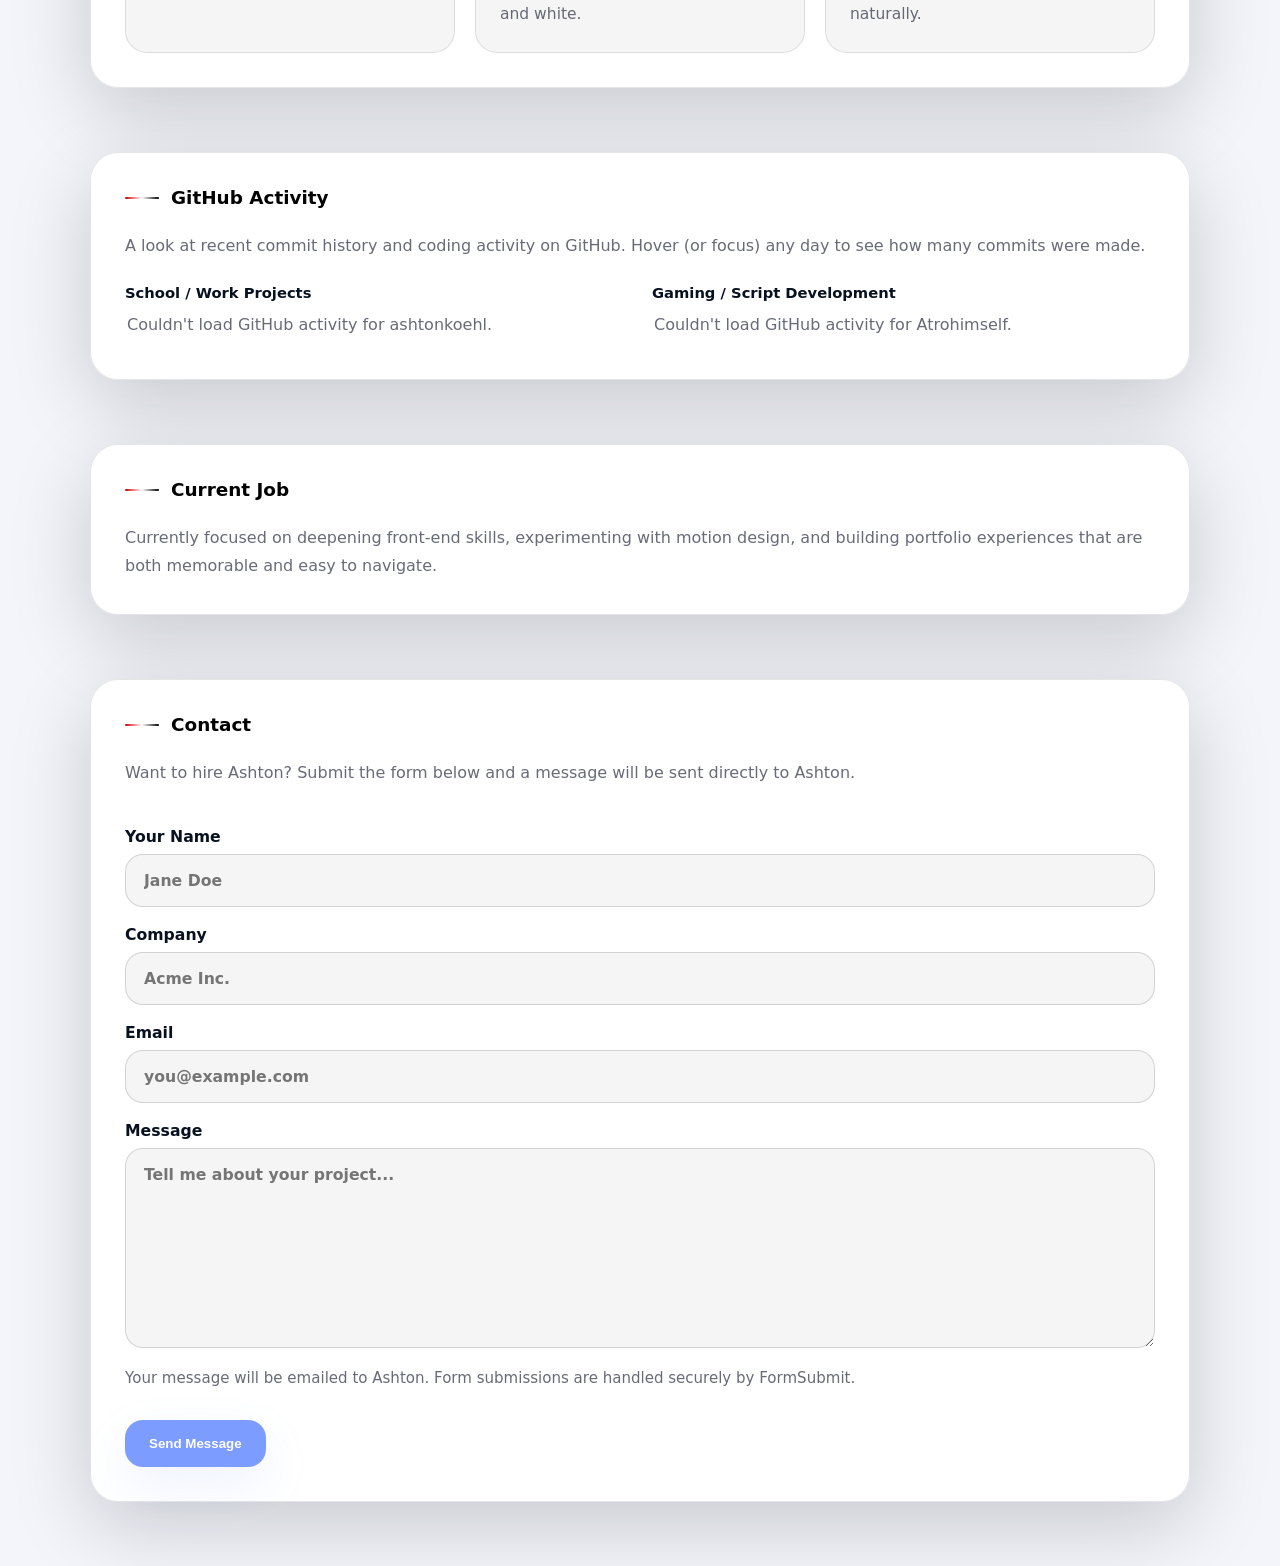
==== commit b2b7a289: "Updated Education Part - Changed the text and Look of text - Added cards with knowledge I know" ====
--- a/index.html
+++ b/index.html
@@ -57,15 +57,15 @@
     <section class="panel content-section" id="past-work">
       <h2 class="section-title">Past Work</h2>
       <div class="cards">
-        <article class="card">
+        <article class="card" tabindex="0" role="button" aria-haspopup="dialog" data-image="images/xv6.png" data-credit="Image taken from Medium.com">
           <h3>XV6 Riscv OS</h3>
           <p>Developed and enhanced the xv6-riscv educational operating system to strengthen my understanding of operating system concepts and low-level programming. Implemented and modified core kernel functionality, including process management, memory management, system calls, and scheduling algorithms. This project provided experience with C programming, debugging, concurrency, and the interaction between hardware and software at the operating system level.</p>
         </article>
-        <article class="card">
+        <article class="card" tabindex="0" role="button" aria-haspopup="dialog">
           <h3>Gambling Website</h3>
           <p>Designed and developed a full-stack online gambling website featuring interactive casino-style games, secure user authentication, and real-time account management. Built both the front-end and back-end while integrating databases to store user accounts, balances, and game history. Focused on creating a responsive user interface, efficient server-side logic, and scalable architecture while applying best practices in web development and software design.</p>
         </article>
-        <article class="card">
+        <article class="card" tabindex="0" role="button" aria-haspopup="dialog" data-image="images/horse-site.png" data-credit="Image taken from Medium.com">
           <h3>Horse Race Betting App</h3>
           <p>Created a web-based horse racing betting platform that allows users to view race information, place bets, and track betting results. Developed features including user authentication, dynamic race listings, betting logic, and database integration for storing user and wager information. This project strengthened my experience with full-stack development, database management, API integration, and creating intuitive, data-driven web applications.</p>
         </article>
@@ -76,11 +76,65 @@
 
     <section class="panel content-section" id="education">
       <h2 class="section-title">Education</h2>
-      <p>Where I learned my foundation and grew my skills through coursework, projects, and collaboration.</p>
+
       <div class="school-banner">
         <img src="images/banner.png" alt="School banner image" />
       </div>
-      <p>My education focused on practical development and creative problem solving, and this section highlights the place where I went to school.</p>
+
+      <div class="education-header">
+        <h3 class="education-degree">Bachelor of Science in Computer Science</h3>
+        <p class="education-meta">University of Nevada, Las Vegas (UNLV) <span class="meta-dot">•</span> Graduated 2025</p>
+      </div>
+
+      <p>My education provided a strong foundation in software engineering, algorithms, operating systems, databases, artificial intelligence, and data analysis. Through hands-on projects and coursework, I developed the skills to design software, solve complex problems, and quickly adapt to new technologies.</p>
+
+      <div class="cards education-grid">
+        <article class="card">
+          <h3>Relevant Coursework</h3>
+          <ul class="tag-list">
+            <li>Data Structures &amp; Algorithms</li>
+            <li>Operating Systems</li>
+            <li>Database Systems</li>
+            <li>Software Engineering</li>
+            <li>Artificial Intelligence</li>
+            <li>Computer Networks</li>
+          </ul>
+        </article>
+        <article class="card">
+          <h3>Skills Developed</h3>
+          <div class="skill-group">
+            <span class="skill-group-label">Languages</span>
+            <ul class="tag-list">
+              <li>Python</li>
+              <li>Java</li>
+              <li>C/C++</li>
+              <li>JavaScript</li>
+              <li>SQL</li>
+              <li>LUA</li>
+            </ul>
+          </div>
+          <div class="skill-group">
+            <span class="skill-group-label">Tools</span>
+            <ul class="tag-list">
+              <li>Git</li>
+              <li>GitHub</li>
+              <li>Linux</li>
+              <li>Node.js</li>
+            </ul>
+          </div>
+          <div class="skill-group">
+            <span class="skill-group-label">Concepts</span>
+            <ul class="tag-list">
+              <li>Object-Oriented Programming</li>
+              <li>Data Structures</li>
+              <li>Algorithms</li>
+              <li>API Development</li>
+              <li>Database Design</li>
+              <li>Data Analysis</li>
+            </ul>
+          </div>
+        </article>
+      </div>
     </section>
 
     <section class="panel content-section" id="projects">
@@ -192,6 +246,16 @@
     </div>
   </div>
 
+  <div class="modal-backdrop" id="projectModal" aria-hidden="true">
+    <div class="modal" role="dialog" aria-modal="true" aria-labelledby="projectModalTitle">
+      <button class="modal-close" id="closeProjectModal" aria-label="Close project details">×</button>
+      <img class="modal-project-image" id="projectModalImage" alt="" />
+      <p class="modal-project-credit" id="projectModalCredit"></p>
+      <h3 id="projectModalTitle"></h3>
+      <p id="projectModalText"></p>
+    </div>
+  </div>
+
   <script src="js/main.js"></script>
 </body>
 </html>
--- a/css/styles.css
+++ b/css/styles.css
@@ -372,6 +372,56 @@
   display: block;
   object-fit: cover;
 }
+.education-header {
+  display: grid;
+  gap: 4px;
+}
+.education-degree {
+  margin: 0;
+  font-size: 1.3rem;
+  color: var(--text-strong);
+}
+.education-meta {
+  margin: 0;
+  color: var(--muted);
+  font-size: 0.92rem;
+}
+.education-meta .meta-dot {
+  margin: 0 8px;
+  opacity: .6;
+}
+.skill-group {
+  margin-top: 16px;
+}
+.skill-group:first-of-type {
+  margin-top: 0;
+}
+.skill-group-label {
+  display: block;
+  margin-bottom: 8px;
+  font-size: 0.76rem;
+  font-weight: 700;
+  letter-spacing: 0.06em;
+  text-transform: uppercase;
+  color: var(--muted);
+}
+.tag-list {
+  display: flex;
+  flex-wrap: wrap;
+  gap: 8px;
+  margin: 0;
+  padding: 0;
+  list-style: none;
+}
+.tag-list li {
+  padding: 6px 12px;
+  border-radius: 999px;
+  background: rgba(var(--overlay-rgb),.06);
+  border: 1px solid var(--card-border);
+  color: var(--text);
+  font-size: 0.84rem;
+  line-height: 1.4;
+}
 .github-charts {
   display: grid;
   grid-template-columns: 1fr 1fr;
@@ -494,6 +544,33 @@
   color: var(--muted);
   font-size: 0.97rem;
   line-height: 1.75;
+}
+#past-work .card {
+  cursor: pointer;
+}
+#past-work .card:focus-visible {
+  outline: 2px solid var(--accent);
+  outline-offset: 2px;
+}
+.modal-project-image {
+  display: block;
+  width: 100%;
+  height: 260px;
+  object-fit: contain;
+  background: rgba(var(--overlay-rgb),.04);
+  border: 1px solid var(--card-border);
+  border-radius: 16px;
+  margin-bottom: 8px;
+}
+.modal-project-image[hidden],
+.modal-project-credit[hidden] {
+  display: none;
+}
+.modal p.modal-project-credit {
+  margin: 0 0 16px;
+  color: var(--muted);
+  font-size: 0.78rem;
+  font-style: italic;
 }
 .contact-form {
   display: grid;
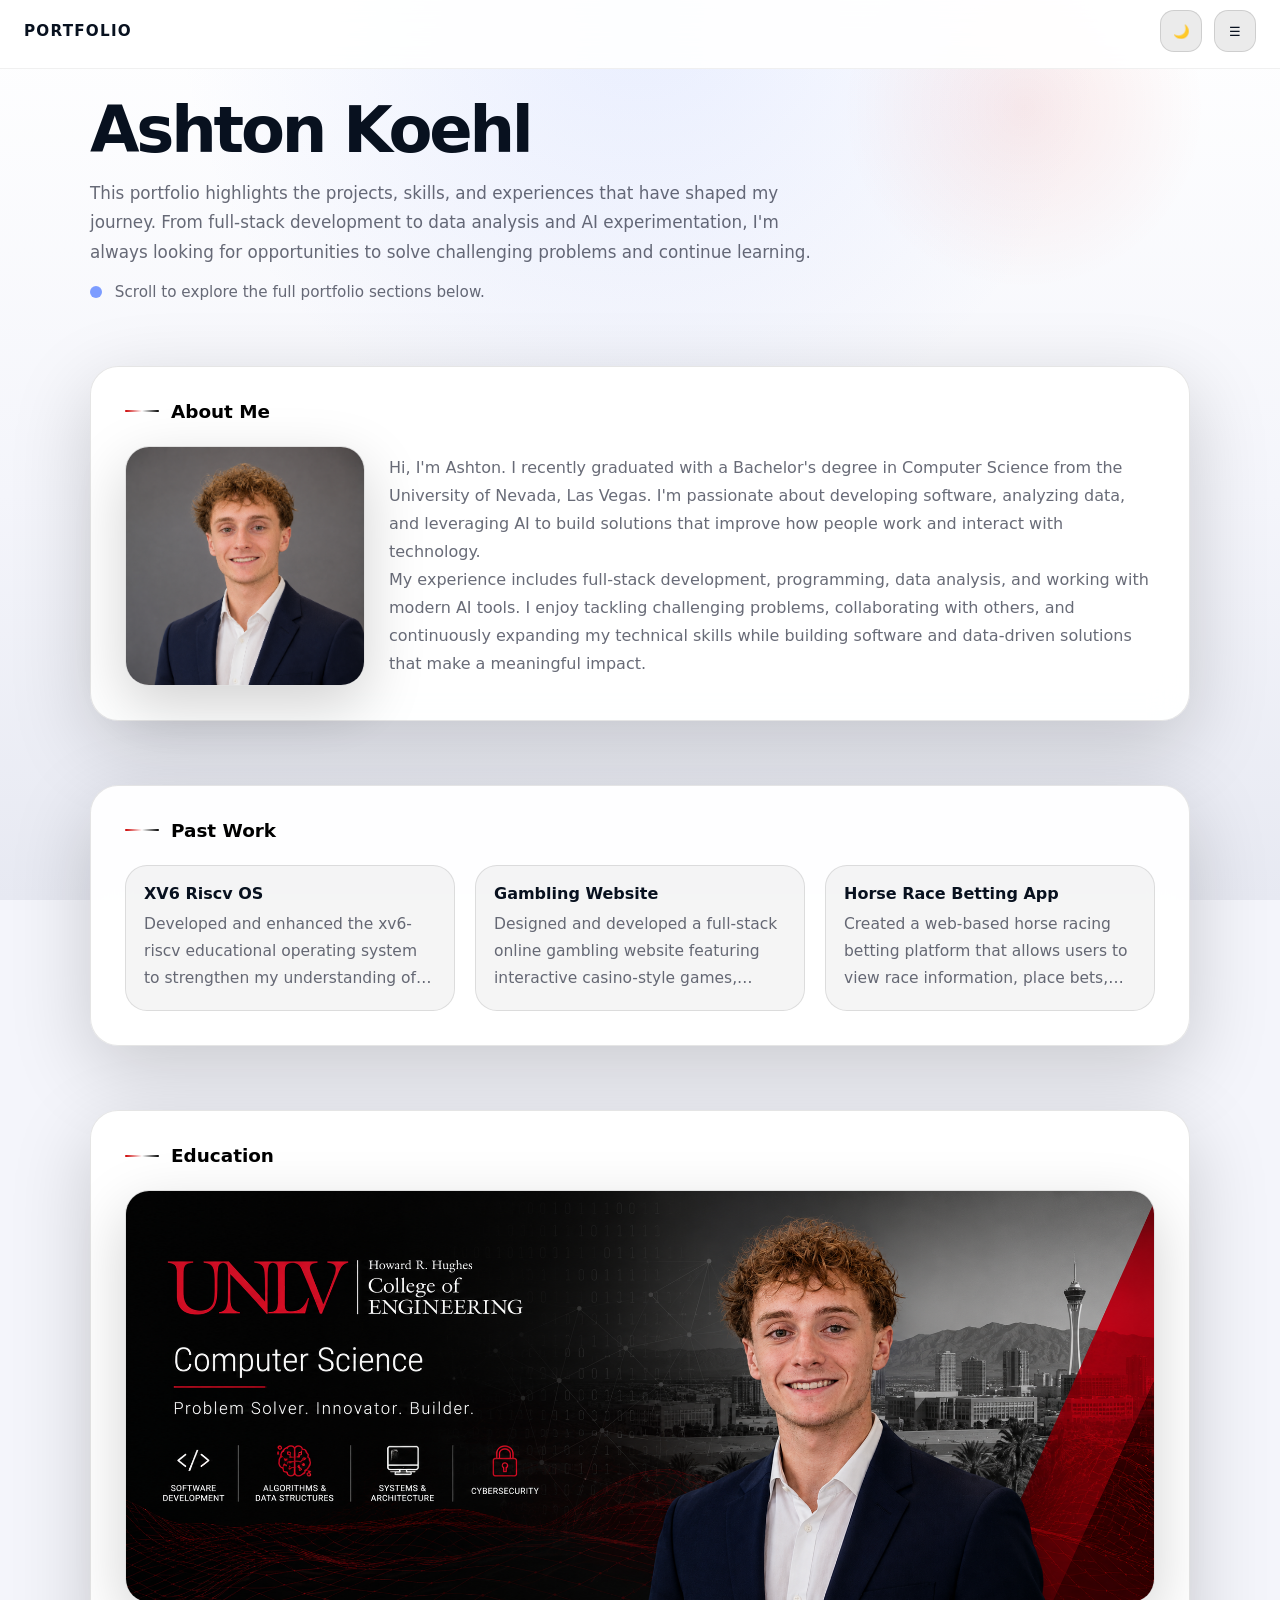
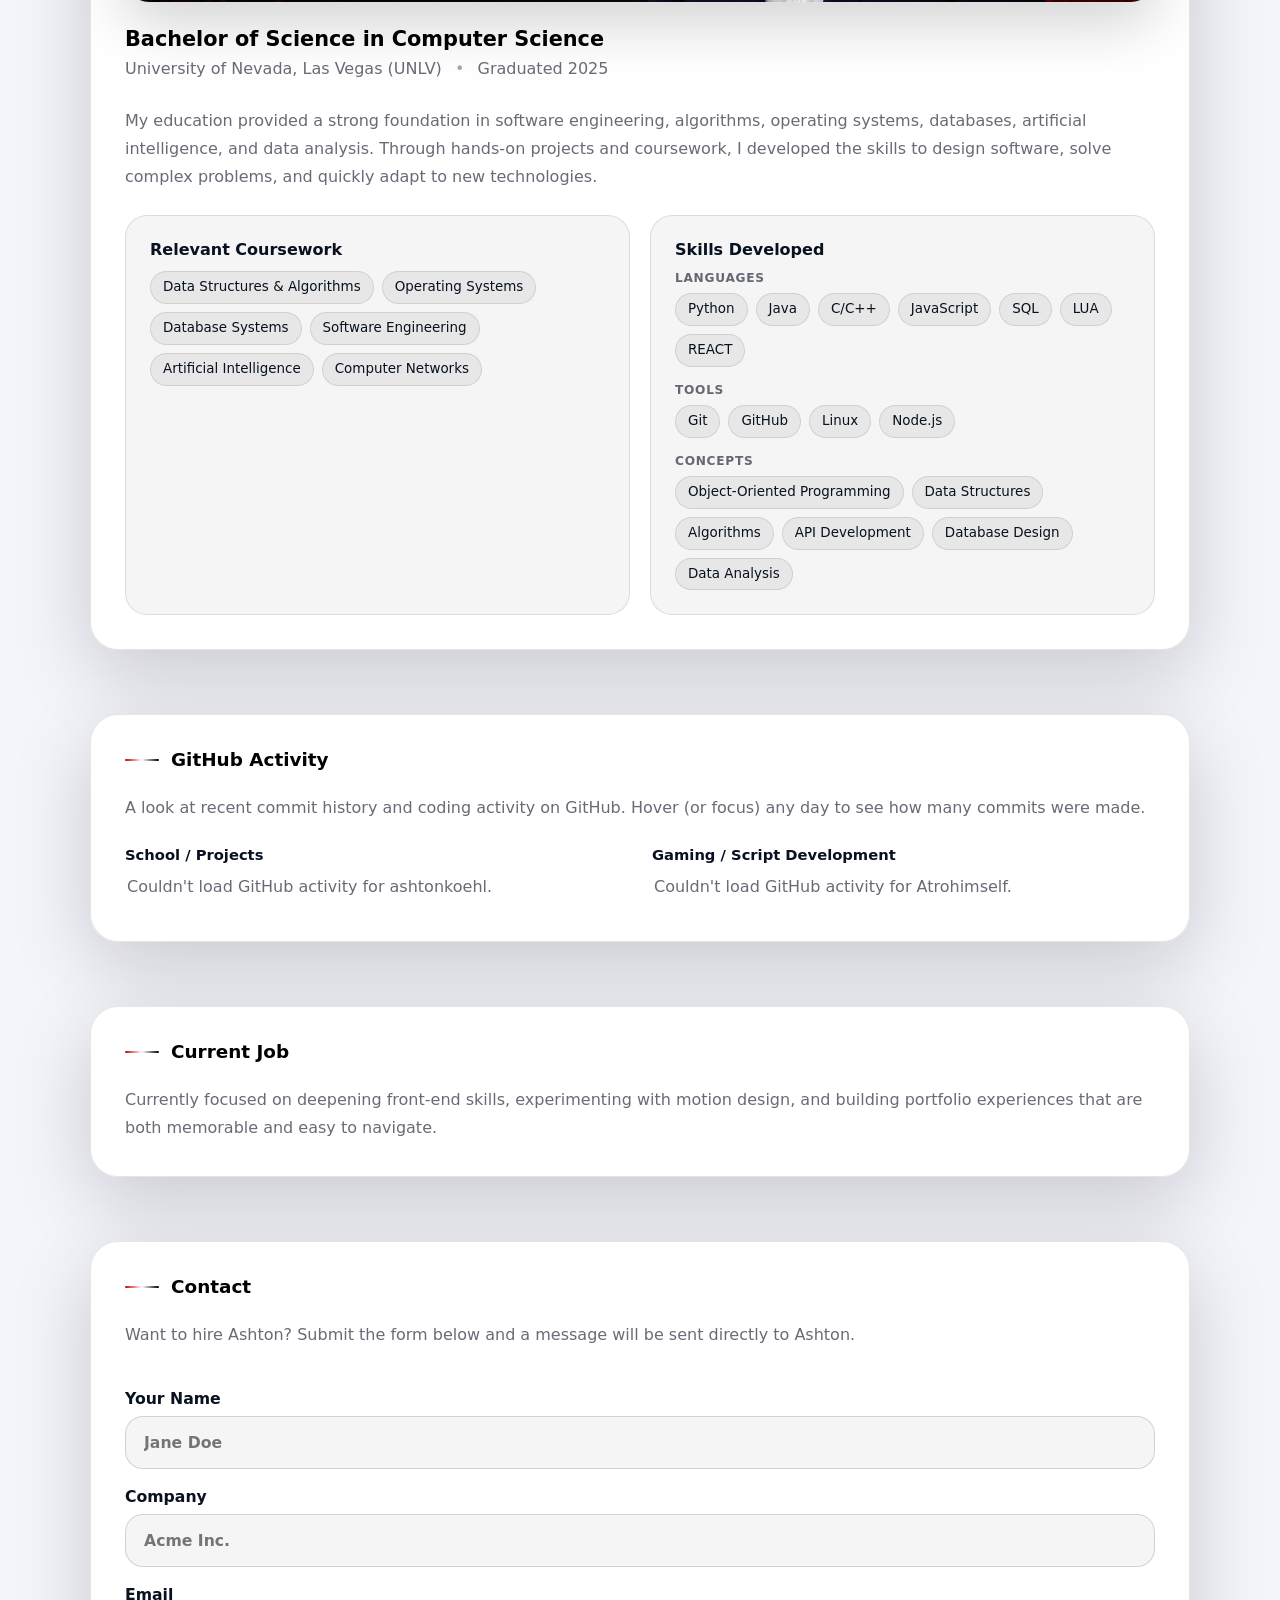
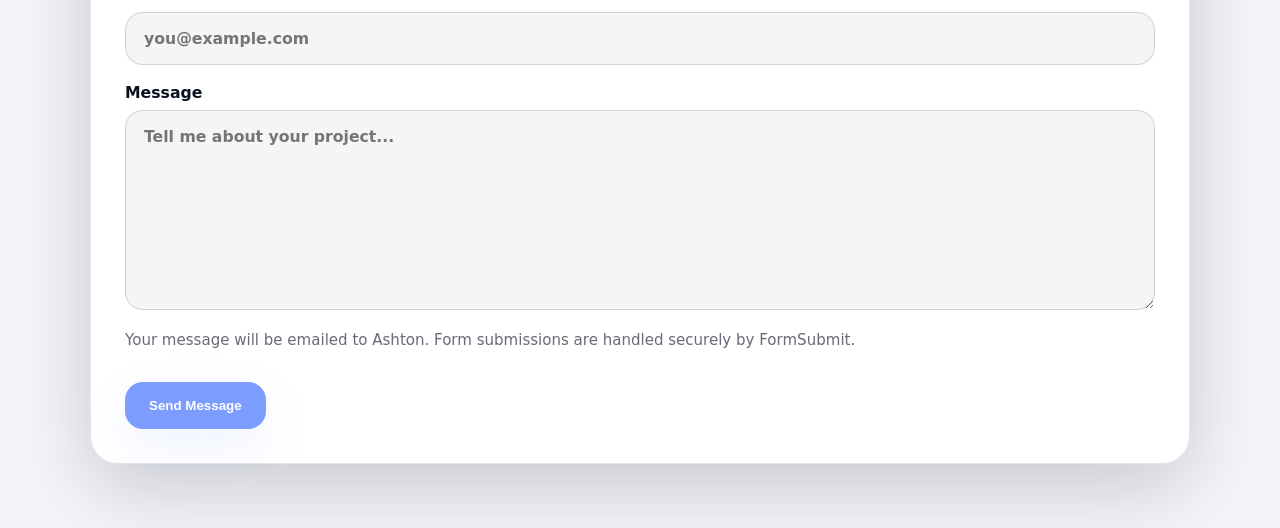
==== commit 4bdcfdde: "Removed Sections - Removed Projects Section - Removed Skills Section" ====
--- a/index.html
+++ b/index.html
@@ -24,8 +24,6 @@
         <nav class="nav-menu" id="navMenu">
           <a href="#past-work">Past Work</a>
           <a href="#education">Education</a>
-          <a href="#projects">Projects</a>
-          <a href="#skills">Skills</a>
           <a href="#github">GitHub Activity</a>
           <a href="#current-job">Current Job</a>
           <a href="#contact">Contact</a>
@@ -111,6 +109,7 @@
               <li>JavaScript</li>
               <li>SQL</li>
               <li>LUA</li>
+              <li>REACT</li>
             </ul>
           </div>
           <div class="skill-group">
@@ -137,49 +136,13 @@
       </div>
     </section>
 
-    <section class="panel content-section" id="projects">
-      <h2 class="section-title">Projects</h2>
-      <div class="cards">
-        <article class="card">
-          <h3>Portfolio Experience</h3>
-          <p>A landing page layout with smooth scroll, polished typography, and an animated text reveal for a strong first impression.</p>
-        </article>
-        <article class="card">
-          <h3>Interactive mini apps</h3>
-          <p>Mini applications with thoughtful UI details, simple navigation, and subtle animated backgrounds to bring the page to life.</p>
-        </article>
-        <article class="card">
-          <h3>Design system experiments</h3>
-          <p>Minimal themes using a structured palette, consistent spacing, and motion that feels intentional rather than noisy.</p>
-        </article>
-      </div>
-    </section>
-
-    <section class="panel content-section" id="skills">
-      <h2 class="section-title">Skills</h2>
-      <div class="cards">
-        <article class="card">
-          <h3>Front-end development</h3>
-          <p>HTML, CSS, responsive layout, motion design, and modern minimal styling.</p>
-        </article>
-        <article class="card">
-          <h3>Visual polish</h3>
-          <p>Creating designs with strong hierarchy, subtle animation, and calm contrast between black, red, and white.</p>
-        </article>
-        <article class="card">
-          <h3>Storytelling</h3>
-          <p>Crafting concise personal messaging and organizing portfolio content so the visitor can explore naturally.</p>
-        </article>
-      </div>
-    </section>
-
     <section class="panel content-section" id="github">
       <h2 class="section-title">GitHub Activity</h2>
       <p>A look at recent commit history and coding activity on GitHub. Hover (or focus) any day to see how many commits were made.</p>
       <div class="github-charts">
         <div class="contrib-chart" data-username="ashtonkoehl" data-rgb="124,156,255">
           <div class="contrib-chart-header">
-            <a class="contrib-chart-title" href="https://github.com/ashtonkoehl" target="_blank" rel="noopener noreferrer">School / Work Projects</a>
+            <a class="contrib-chart-title" href="https://github.com/ashtonkoehl" target="_blank" rel="noopener noreferrer">School / Projects</a>
             <span class="contrib-chart-total"></span>
           </div>
           <div class="contrib-scroll">
@@ -247,12 +210,16 @@
   </div>
 
   <div class="modal-backdrop" id="projectModal" aria-hidden="true">
-    <div class="modal" role="dialog" aria-modal="true" aria-labelledby="projectModalTitle">
+    <div class="modal modal-project" role="dialog" aria-modal="true" aria-labelledby="projectModalTitle">
       <button class="modal-close" id="closeProjectModal" aria-label="Close project details">×</button>
-      <img class="modal-project-image" id="projectModalImage" alt="" />
-      <p class="modal-project-credit" id="projectModalCredit"></p>
-      <h3 id="projectModalTitle"></h3>
-      <p id="projectModalText"></p>
+      <div class="modal-project-layout">
+        <img class="modal-project-image" id="projectModalImage" alt="" />
+        <div class="modal-project-body">
+          <h3 id="projectModalTitle"></h3>
+          <p id="projectModalText"></p>
+          <p class="modal-project-credit" id="projectModalCredit"></p>
+        </div>
+      </div>
     </div>
   </div>
 
--- a/css/styles.css
+++ b/css/styles.css
@@ -546,28 +546,56 @@
   line-height: 1.75;
 }
 #past-work .card {
+  padding: 18px;
   cursor: pointer;
+}
+#past-work .card h3 {
+  margin: 0 0 8px;
+}
+#past-work .card p {
+  display: -webkit-box;
+  -webkit-box-orient: vertical;
+  -webkit-line-clamp: 3;
+  overflow: hidden;
 }
 #past-work .card:focus-visible {
   outline: 2px solid var(--accent);
   outline-offset: 2px;
 }
+.modal-project-layout {
+  display: grid;
+  gap: 16px;
+}
 .modal-project-image {
   display: block;
   width: 100%;
-  height: 260px;
+  max-height: 280px;
   object-fit: contain;
   background: rgba(var(--overlay-rgb),.04);
   border: 1px solid var(--card-border);
   border-radius: 16px;
-  margin-bottom: 8px;
-}
-.modal-project-image[hidden],
+}
+.modal-project-image[hidden] {
+  display: none;
+}
+.modal-project-body {
+  display: grid;
+  gap: 12px;
+}
+.modal-project-body h3 {
+  margin: 0;
+  font-size: 1.25rem;
+}
+.modal-project-body p {
+  margin: 0;
+  color: var(--text);
+  line-height: 1.65;
+}
 .modal-project-credit[hidden] {
   display: none;
 }
 .modal p.modal-project-credit {
-  margin: 0 0 16px;
+  margin: 0;
   color: var(--muted);
   font-size: 0.78rem;
   font-style: italic;
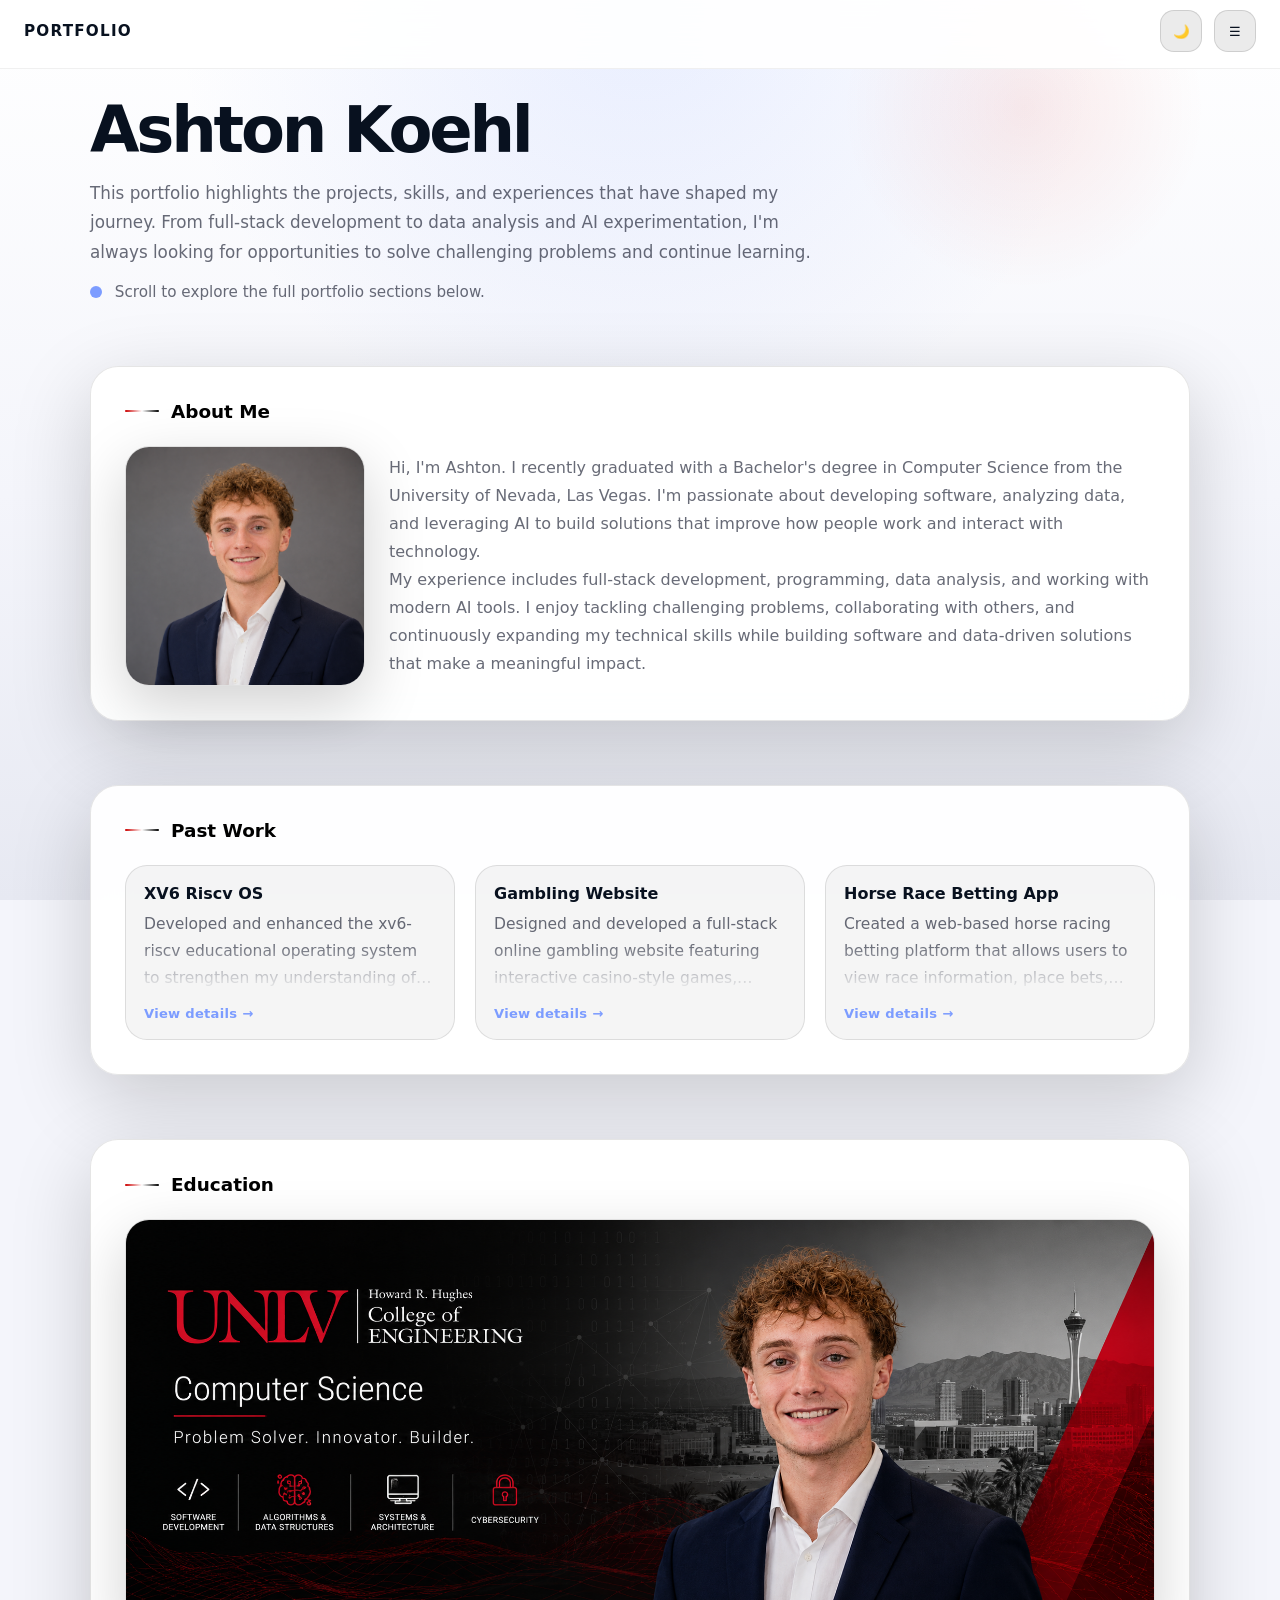
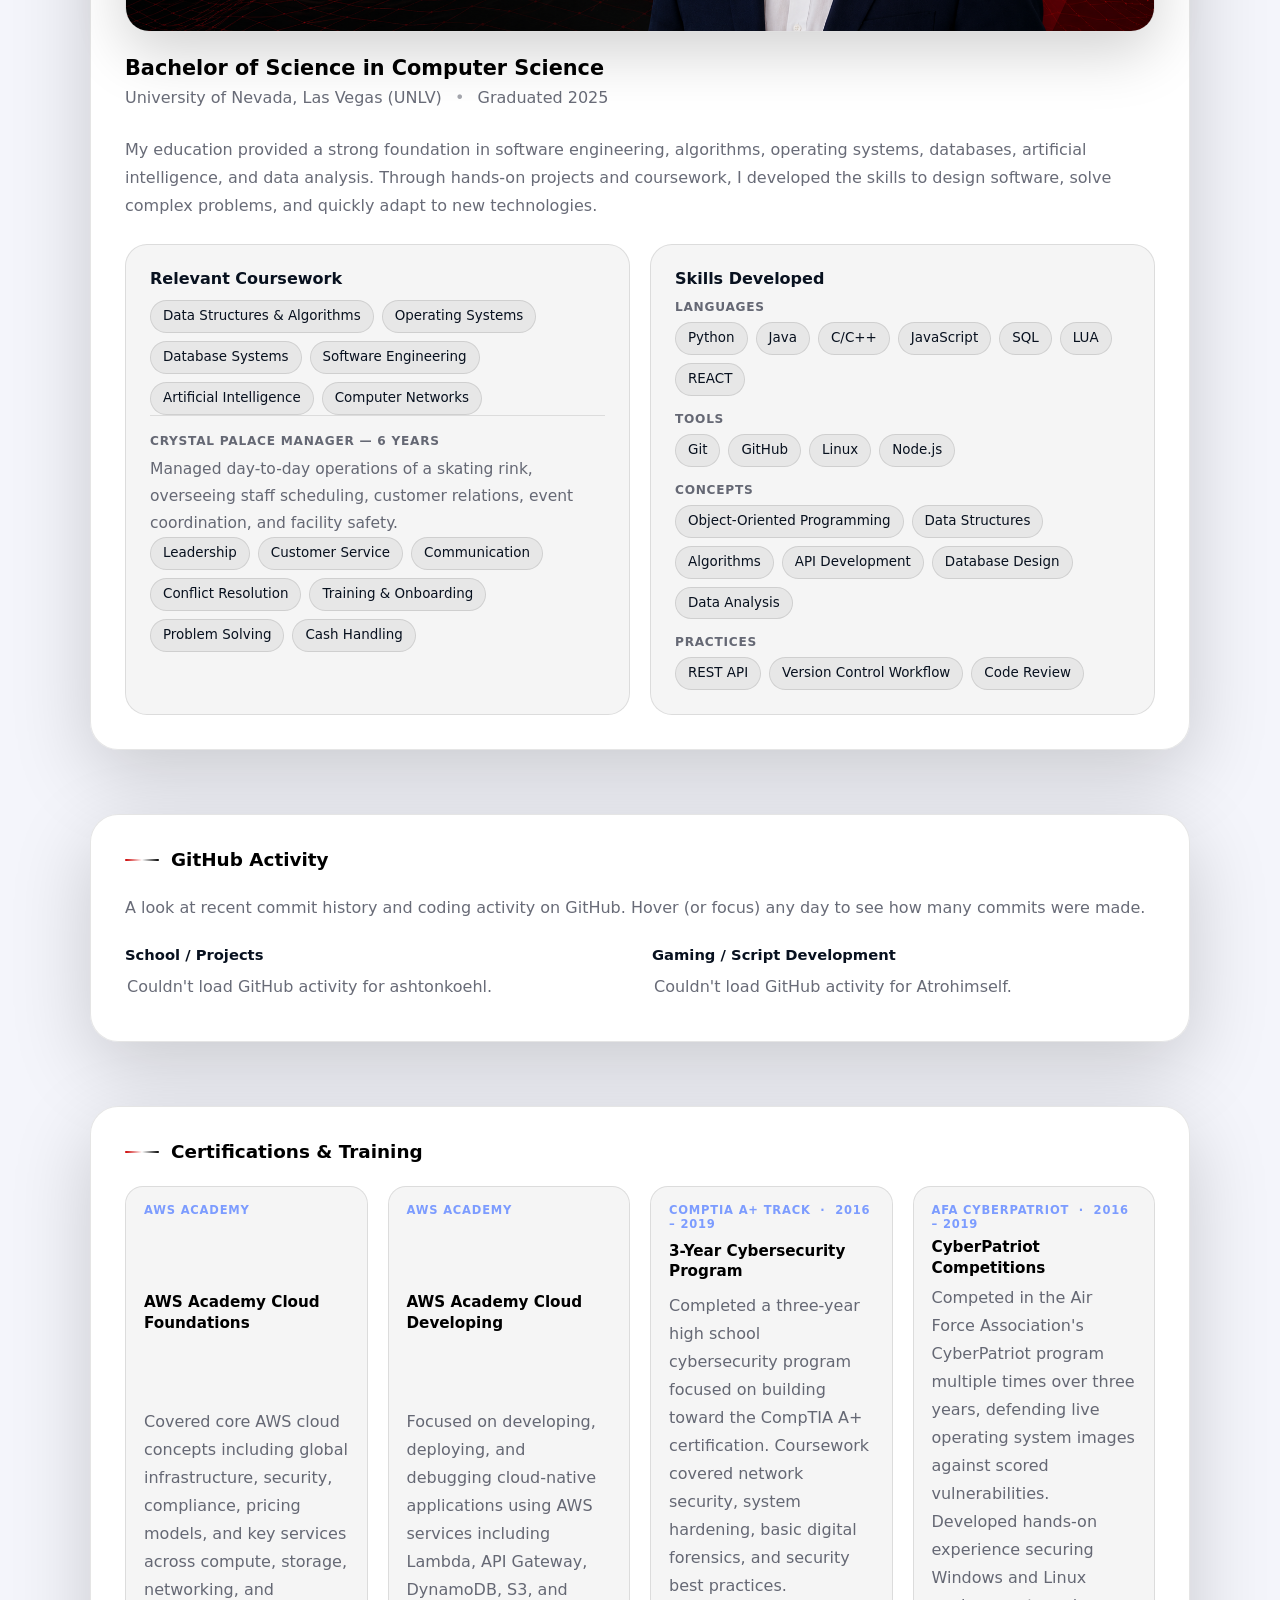
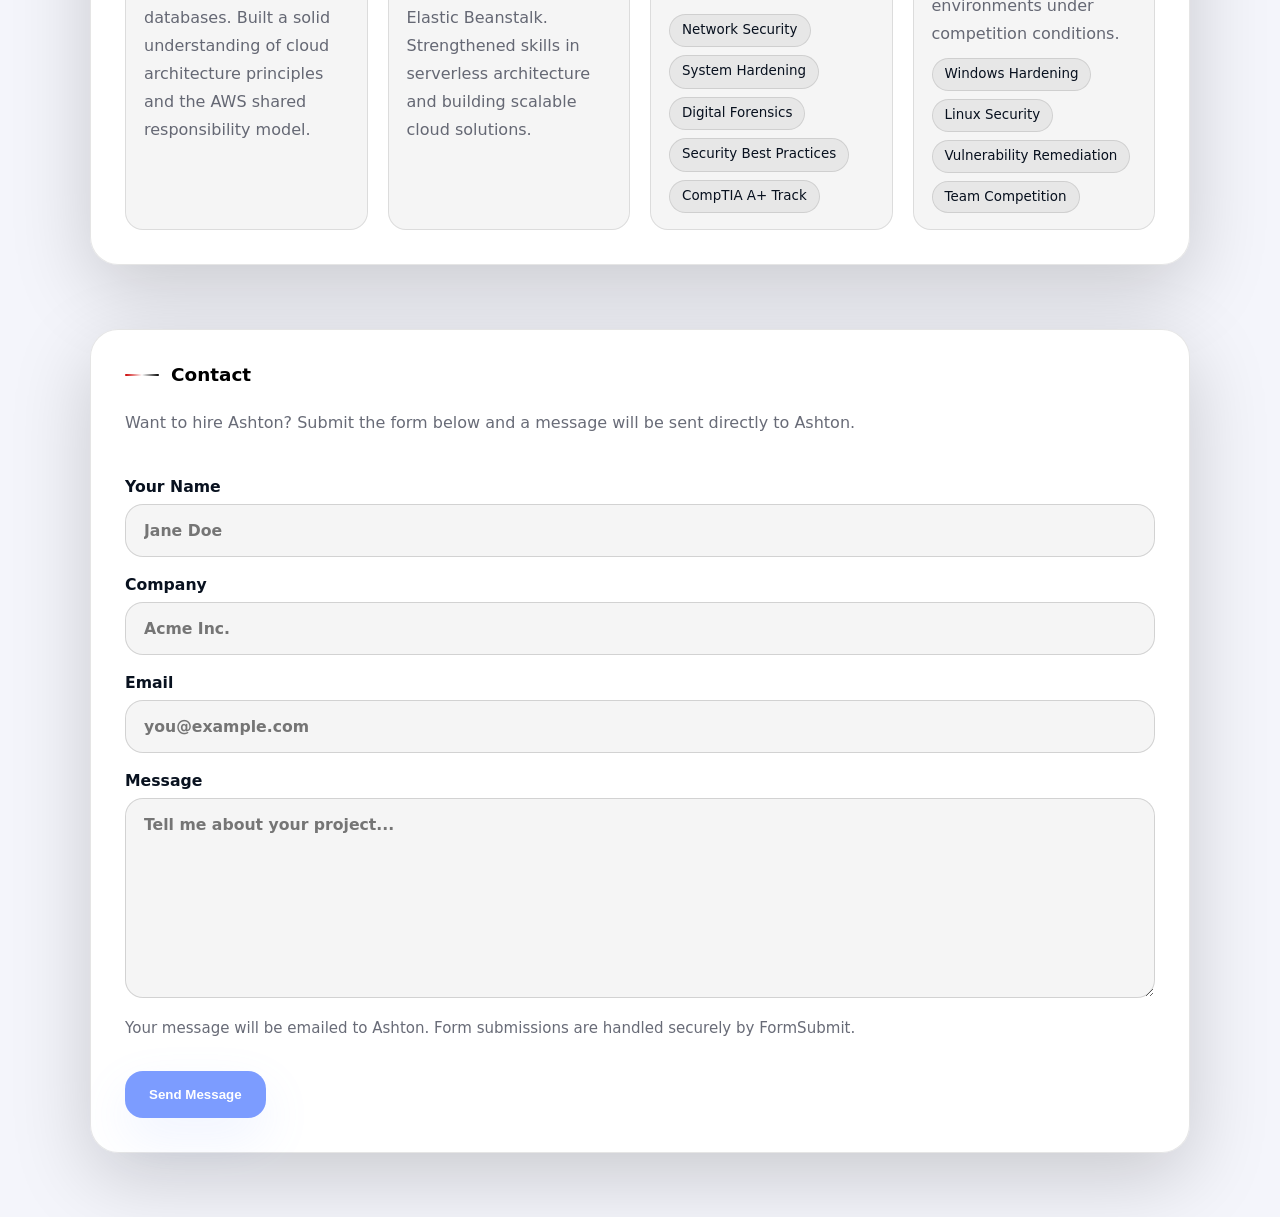
==== commit 3cc39f1c: "Past work + Certifications - Changed current job to certifications - Changed look of past work to be" ====
--- a/index.html
+++ b/index.html
@@ -25,7 +25,7 @@
           <a href="#past-work">Past Work</a>
           <a href="#education">Education</a>
           <a href="#github">GitHub Activity</a>
-          <a href="#current-job">Current Job</a>
+          <a href="#certifications">Certifications</a>
           <a href="#contact">Contact</a>
         </nav>
       </div>
@@ -97,6 +97,19 @@
             <li>Artificial Intelligence</li>
             <li>Computer Networks</li>
           </ul>
+          <div class="skill-group edu-work-group">
+            <span class="skill-group-label">Crystal Palace Manager — 6 Years</span>
+            <p class="edu-work-desc">Managed day-to-day operations of a skating rink, overseeing staff scheduling, customer relations, event coordination, and facility safety.</p>
+            <ul class="tag-list">
+              <li>Leadership</li>
+              <li>Customer Service</li>
+              <li>Communication</li>
+              <li>Conflict Resolution</li>
+              <li>Training &amp; Onboarding</li>
+              <li>Problem Solving</li>
+              <li>Cash Handling</li>
+            </ul>
+          </div>
         </article>
         <article class="card">
           <h3>Skills Developed</h3>
@@ -130,6 +143,14 @@
               <li>API Development</li>
               <li>Database Design</li>
               <li>Data Analysis</li>
+            </ul>
+          </div>
+          <div class="skill-group">
+            <span class="skill-group-label">Practices</span>
+            <ul class="tag-list">
+              <li>REST API</li>
+              <li>Version Control Workflow</li>
+              <li>Code Review</li>
             </ul>
           </div>
         </article>
@@ -163,9 +184,43 @@
       </div>
     </section>
 
-    <section class="panel content-section" id="current-job">
-      <h2 class="section-title">Current Job</h2>
-      <p>Currently focused on deepening front-end skills, experimenting with motion design, and building portfolio experiences that are both memorable and easy to navigate.</p>
+    <section class="panel content-section" id="certifications">
+      <h2 class="section-title">Certifications &amp; Training</h2>
+      <div class="cards">
+        <article class="cert-card">
+          <span class="cert-issuer">AWS Academy</span>
+          <h3 class="cert-name">AWS Academy Cloud Foundations</h3>
+          <p class="cert-desc">Covered core AWS cloud concepts including global infrastructure, security, compliance, pricing models, and key services across compute, storage, networking, and databases. Built a solid understanding of cloud architecture principles and the AWS shared responsibility model.</p>
+        </article>
+        <article class="cert-card">
+          <span class="cert-issuer">AWS Academy</span>
+          <h3 class="cert-name">AWS Academy Cloud Developing</h3>
+          <p class="cert-desc">Focused on developing, deploying, and debugging cloud-native applications using AWS services including Lambda, API Gateway, DynamoDB, S3, and Elastic Beanstalk. Strengthened skills in serverless architecture and building scalable cloud solutions.</p>
+        </article>
+        <article class="cert-card">
+          <span class="cert-issuer">CompTIA A+ Track &nbsp;·&nbsp; 2016 – 2019</span>
+          <h3 class="cert-name">3-Year Cybersecurity Program</h3>
+          <p class="cert-desc">Completed a three-year high school cybersecurity program focused on building toward the CompTIA A+ certification. Coursework covered network security, system hardening, basic digital forensics, and security best practices.</p>
+          <ul class="tag-list cert-tags">
+            <li>Network Security</li>
+            <li>System Hardening</li>
+            <li>Digital Forensics</li>
+            <li>Security Best Practices</li>
+            <li>CompTIA A+ Track</li>
+          </ul>
+        </article>
+        <article class="cert-card">
+          <span class="cert-issuer">AFA CyberPatriot &nbsp;·&nbsp; 2016 – 2019</span>
+          <h3 class="cert-name">CyberPatriot Competitions</h3>
+          <p class="cert-desc">Competed in the Air Force Association's CyberPatriot program multiple times over three years, defending live operating system images against scored vulnerabilities. Developed hands-on experience securing Windows and Linux environments under competition conditions.</p>
+          <ul class="tag-list cert-tags">
+            <li>Windows Hardening</li>
+            <li>Linux Security</li>
+            <li>Vulnerability Remediation</li>
+            <li>Team Competition</li>
+          </ul>
+        </article>
+      </div>
     </section>
 
     <section class="panel content-section" id="contact">
--- a/css/styles.css
+++ b/css/styles.css
@@ -396,6 +396,17 @@
 .skill-group:first-of-type {
   margin-top: 0;
 }
+.edu-work-group {
+  margin-top: 20px;
+  padding-top: 18px;
+  border-top: 1px solid var(--card-border);
+}
+.edu-work-desc {
+  margin: 8px 0 12px;
+  color: var(--muted);
+  font-size: 0.9rem;
+  line-height: 1.65;
+}
 .skill-group-label {
   display: block;
   margin-bottom: 8px;
@@ -531,6 +542,47 @@
   background: var(--surface);
   transition: transform .28s ease, border-color .28s ease;
 }
+.cert-card {
+  padding: 16px 18px;
+  border-radius: 18px;
+  border: 1px solid var(--card-border);
+  background: var(--surface);
+  display: grid;
+  gap: 6px;
+  transition: transform .28s ease, border-color .28s ease;
+}
+.cert-card:hover {
+  transform: translateY(-4px);
+  border-color: rgba(124,156,255,.35);
+}
+.cert-issuer {
+  font-size: 0.72rem;
+  font-weight: 700;
+  letter-spacing: 0.07em;
+  text-transform: uppercase;
+  color: var(--accent);
+}
+.cert-name {
+  margin: 0;
+  font-size: 0.95rem;
+  font-weight: 700;
+  color: var(--text-strong);
+  line-height: 1.35;
+}
+.cert-meta {
+  margin: 0;
+  font-size: 0.82rem;
+  color: var(--muted);
+}
+.cert-desc {
+  margin: 0;
+  font-size: 0.88rem;
+  color: var(--muted);
+  line-height: 1.65;
+}
+.cert-tags {
+  margin-top: 4px;
+}
 .card:hover {
   transform: translateY(-6px);
   border-color: rgba(204,0,0,.35);
@@ -557,6 +609,21 @@
   -webkit-box-orient: vertical;
   -webkit-line-clamp: 3;
   overflow: hidden;
+  -webkit-mask-image: linear-gradient(to bottom, black 40%, transparent 100%);
+  mask-image: linear-gradient(to bottom, black 40%, transparent 100%);
+}
+#past-work .card::after {
+  content: "View details →";
+  display: block;
+  margin-top: 14px;
+  font-size: 0.82rem;
+  font-weight: 600;
+  color: var(--accent);
+  letter-spacing: 0.02em;
+  transition: transform .28s ease;
+}
+#past-work .card:hover::after {
+  transform: translateX(5px);
 }
 #past-work .card:focus-visible {
   outline: 2px solid var(--accent);
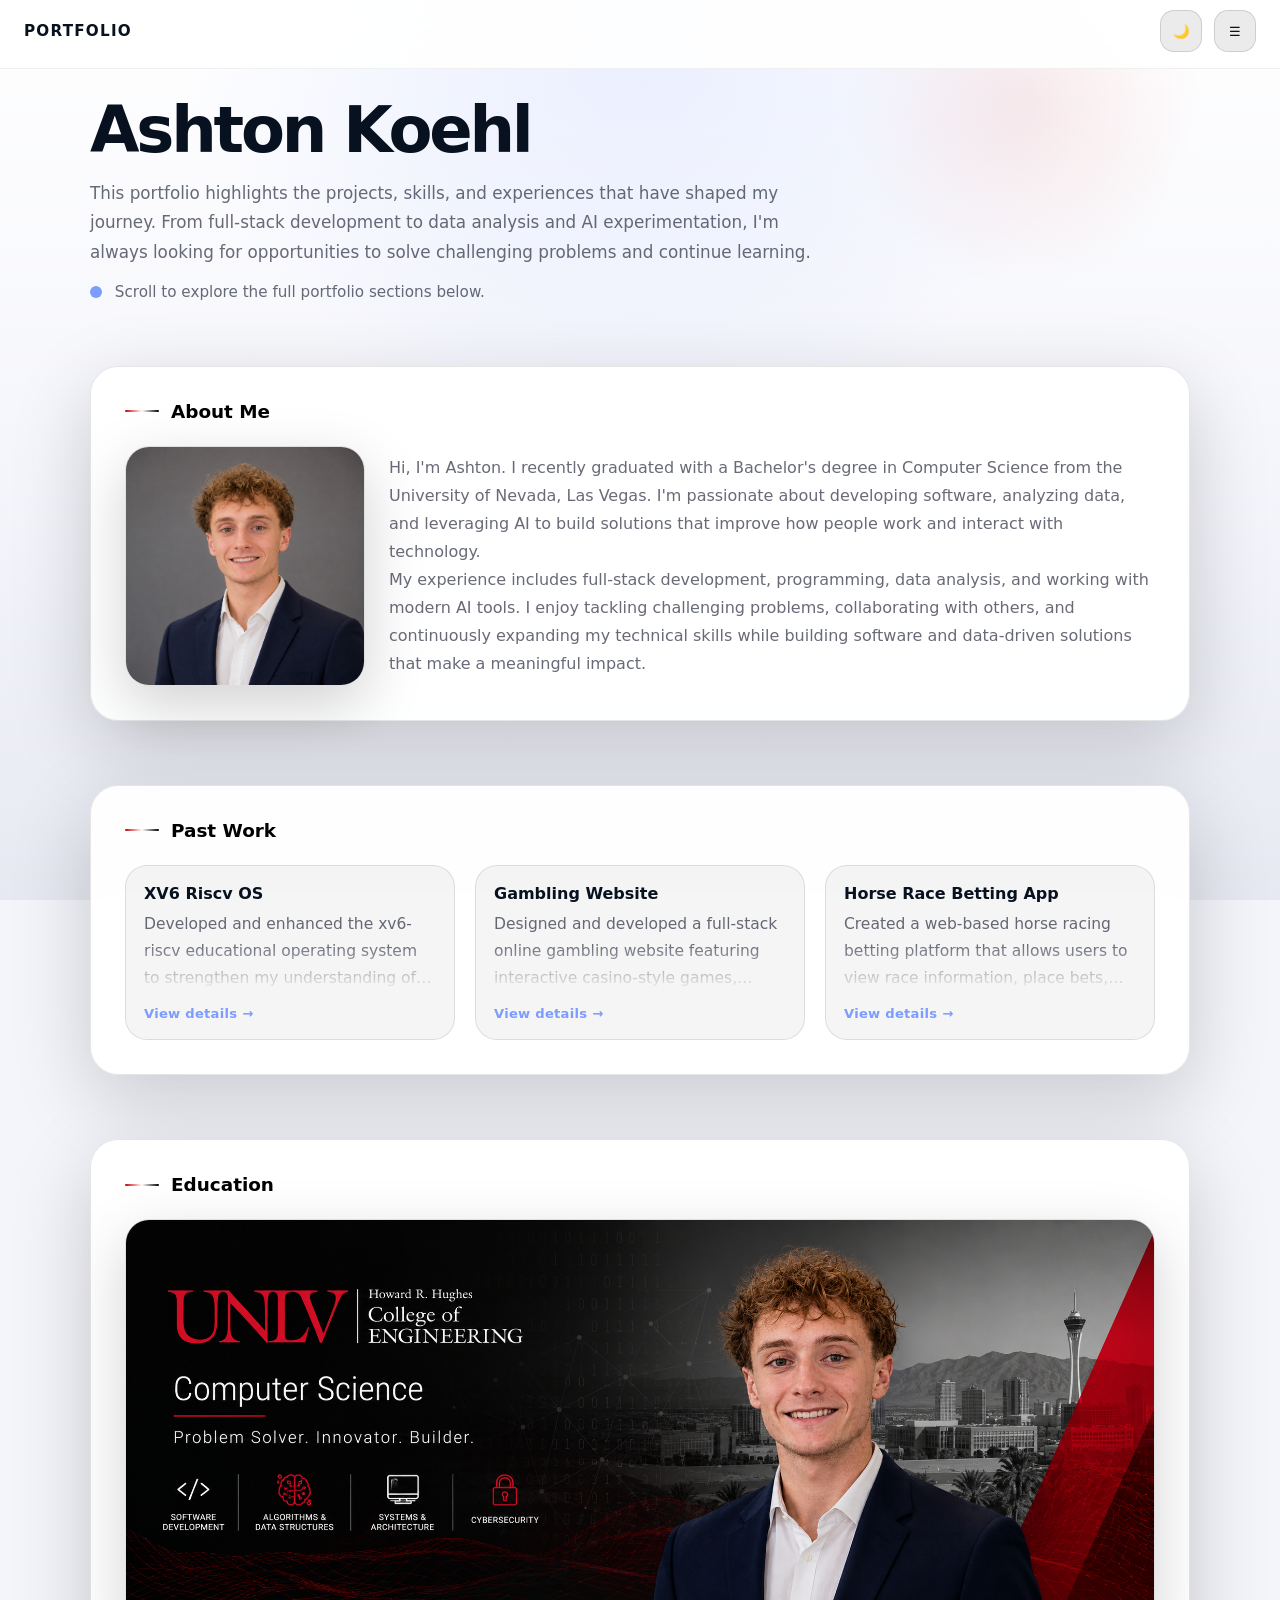
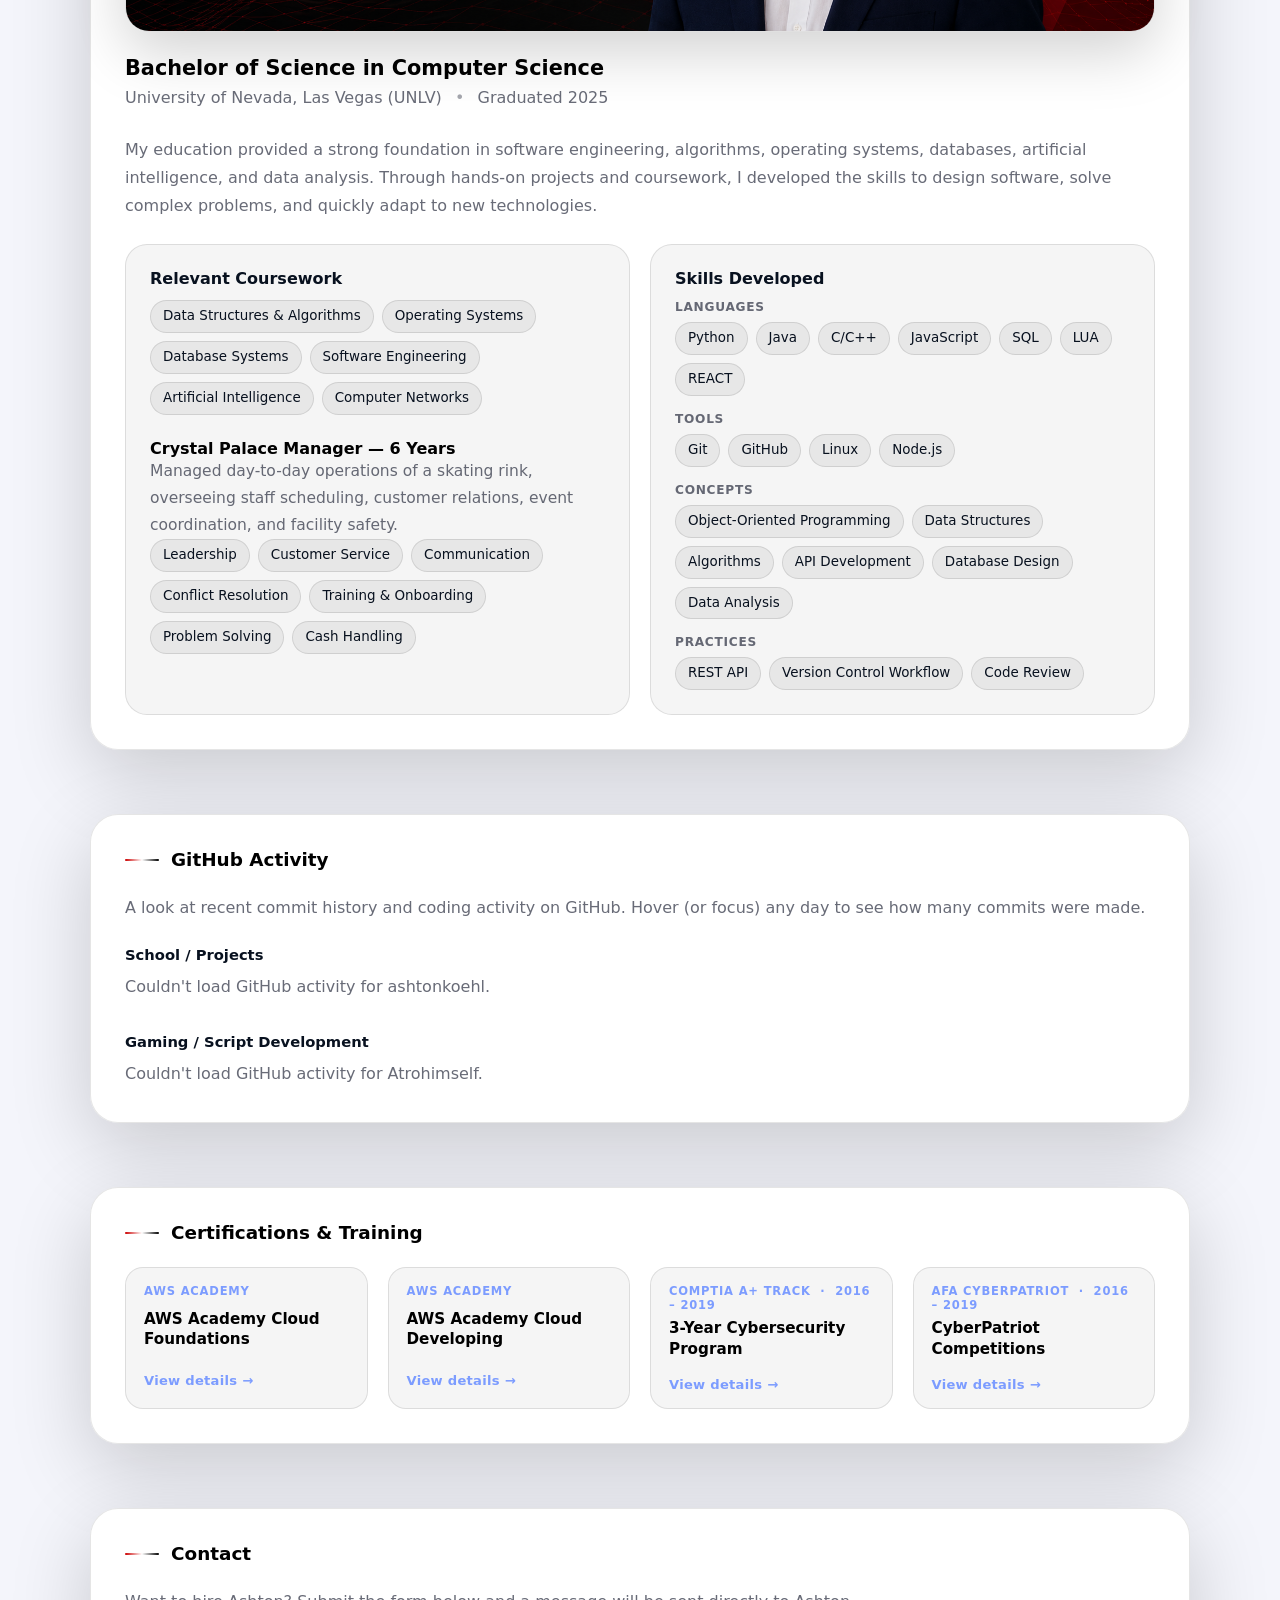
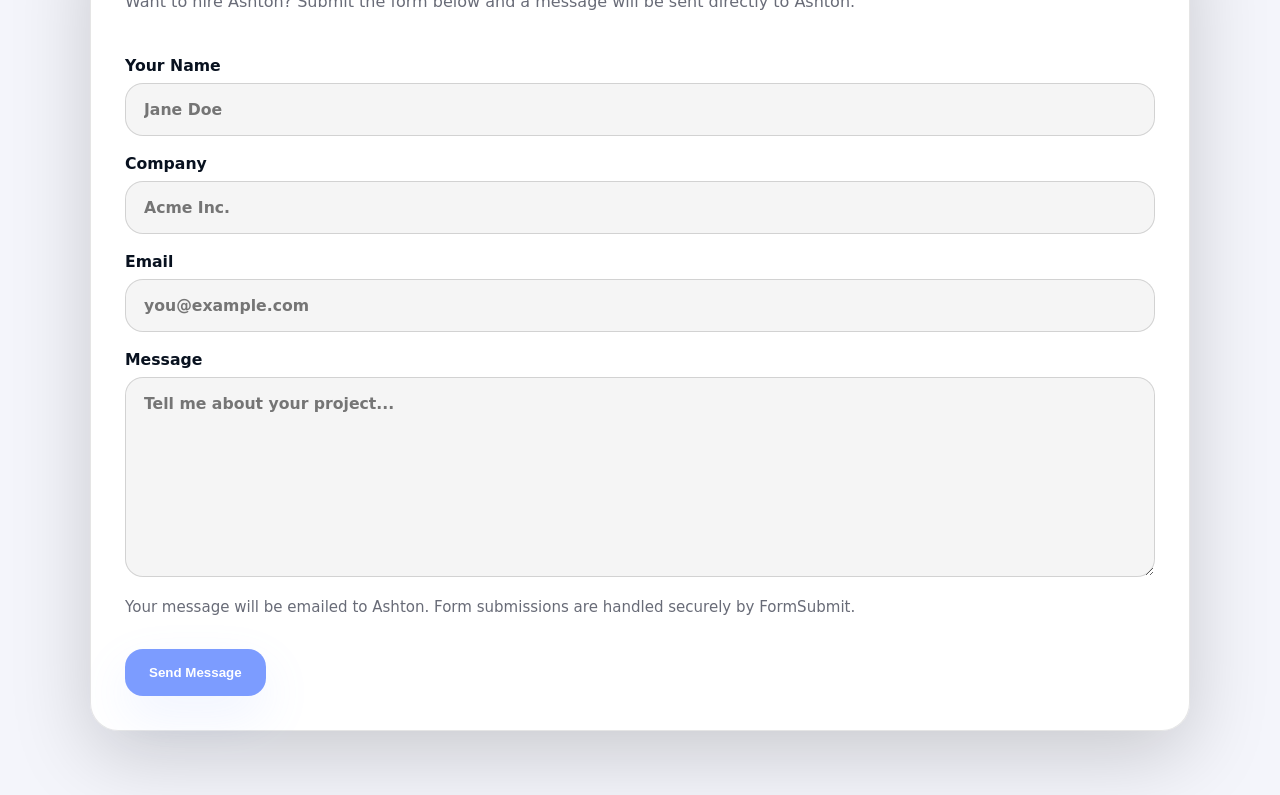
==== commit 16967f15: "Tweaks and Minor Fixs - Fixed Opening Cards in Light Mode - Fixed Hovering over Past Work being red " ====
--- a/index.html
+++ b/index.html
@@ -13,7 +13,7 @@
 </head>
 <body>
   <header>
-    <a class="brand" href="#hero">Portfolio</a>
+    <a class="brand" href="#">Portfolio</a>
     <div class="header-actions">
       <button class="theme-button" id="themeToggle" aria-label="Toggle dark mode">🌙</button>
       <div class="nav-bar" id="navBar">
@@ -97,8 +97,8 @@
             <li>Artificial Intelligence</li>
             <li>Computer Networks</li>
           </ul>
+          <h3 class="edu-work-title">Crystal Palace Manager — 6 Years</h3>
           <div class="skill-group edu-work-group">
-            <span class="skill-group-label">Crystal Palace Manager — 6 Years</span>
             <p class="edu-work-desc">Managed day-to-day operations of a skating rink, overseeing staff scheduling, customer relations, event coordination, and facility safety.</p>
             <ul class="tag-list">
               <li>Leadership</li>
@@ -187,38 +187,27 @@
     <section class="panel content-section" id="certifications">
       <h2 class="section-title">Certifications &amp; Training</h2>
       <div class="cards">
-        <article class="cert-card">
+        <article class="cert-card" tabindex="0" role="button" aria-haspopup="dialog"
+          data-description="Covered core AWS cloud concepts including global infrastructure, security, compliance, pricing models, and key services across compute, storage, networking, and databases. Built a solid understanding of cloud architecture principles and the AWS shared responsibility model.">
           <span class="cert-issuer">AWS Academy</span>
           <h3 class="cert-name">AWS Academy Cloud Foundations</h3>
-          <p class="cert-desc">Covered core AWS cloud concepts including global infrastructure, security, compliance, pricing models, and key services across compute, storage, networking, and databases. Built a solid understanding of cloud architecture principles and the AWS shared responsibility model.</p>
-        </article>
-        <article class="cert-card">
+        </article>
+        <article class="cert-card" tabindex="0" role="button" aria-haspopup="dialog"
+          data-description="Focused on developing, deploying, and debugging cloud-native applications using AWS services including Lambda, API Gateway, DynamoDB, S3, and Elastic Beanstalk. Strengthened skills in serverless architecture and building scalable cloud solutions.">
           <span class="cert-issuer">AWS Academy</span>
           <h3 class="cert-name">AWS Academy Cloud Developing</h3>
-          <p class="cert-desc">Focused on developing, deploying, and debugging cloud-native applications using AWS services including Lambda, API Gateway, DynamoDB, S3, and Elastic Beanstalk. Strengthened skills in serverless architecture and building scalable cloud solutions.</p>
-        </article>
-        <article class="cert-card">
+        </article>
+        <article class="cert-card" tabindex="0" role="button" aria-haspopup="dialog"
+          data-description="Completed a three-year high school cybersecurity program focused on building toward the CompTIA A+ certification. Coursework covered network security, system hardening, basic digital forensics, and security best practices."
+          data-tags="Network Security,System Hardening,Digital Forensics,Security Best Practices,CompTIA A+ Track">
           <span class="cert-issuer">CompTIA A+ Track &nbsp;·&nbsp; 2016 – 2019</span>
           <h3 class="cert-name">3-Year Cybersecurity Program</h3>
-          <p class="cert-desc">Completed a three-year high school cybersecurity program focused on building toward the CompTIA A+ certification. Coursework covered network security, system hardening, basic digital forensics, and security best practices.</p>
-          <ul class="tag-list cert-tags">
-            <li>Network Security</li>
-            <li>System Hardening</li>
-            <li>Digital Forensics</li>
-            <li>Security Best Practices</li>
-            <li>CompTIA A+ Track</li>
-          </ul>
-        </article>
-        <article class="cert-card">
+        </article>
+        <article class="cert-card" tabindex="0" role="button" aria-haspopup="dialog"
+          data-description="Competed in the Air Force Association's CyberPatriot program multiple times over three years, defending live operating system images against scored vulnerabilities. Developed hands-on experience securing Windows and Linux environments under competition conditions."
+          data-tags="Windows Hardening,Linux Security,Vulnerability Remediation,Team Competition">
           <span class="cert-issuer">AFA CyberPatriot &nbsp;·&nbsp; 2016 – 2019</span>
           <h3 class="cert-name">CyberPatriot Competitions</h3>
-          <p class="cert-desc">Competed in the Air Force Association's CyberPatriot program multiple times over three years, defending live operating system images against scored vulnerabilities. Developed hands-on experience securing Windows and Linux environments under competition conditions.</p>
-          <ul class="tag-list cert-tags">
-            <li>Windows Hardening</li>
-            <li>Linux Security</li>
-            <li>Vulnerability Remediation</li>
-            <li>Team Competition</li>
-          </ul>
         </article>
       </div>
     </section>
@@ -272,6 +261,7 @@
         <div class="modal-project-body">
           <h3 id="projectModalTitle"></h3>
           <p id="projectModalText"></p>
+          <ul class="tag-list modal-tags" id="projectModalTags"></ul>
           <p class="modal-project-credit" id="projectModalCredit"></p>
         </div>
       </div>
--- a/css/styles.css
+++ b/css/styles.css
@@ -396,10 +396,14 @@
 .skill-group:first-of-type {
   margin-top: 0;
 }
+.card h3.edu-work-title {
+  margin: 24px 0 0;
+  font-size: 1rem;
+  font-weight: 700;
+  color: var(--text-strong);
+}
 .edu-work-group {
-  margin-top: 20px;
-  padding-top: 18px;
-  border-top: 1px solid var(--card-border);
+  margin-top: 12px;
 }
 .edu-work-desc {
   margin: 8px 0 12px;
@@ -435,13 +439,12 @@
 }
 .github-charts {
   display: grid;
-  grid-template-columns: 1fr 1fr;
-  gap: 24px;
+  grid-template-columns: 1fr;
+  gap: 32px;
 }
 .contrib-chart {
   display: grid;
-  gap: 8px;
-  min-width: 0;
+  gap: 10px;
 }
 .contrib-chart-header {
   display: flex;
@@ -463,19 +466,14 @@
   color: var(--muted);
   white-space: nowrap;
 }
-.contrib-scroll {
-  overflow-x: auto;
-  padding: 2px 2px 6px;
-}
 .contrib-months {
   display: flex;
-  gap: 3px;
-  min-width: 480px;
+  gap: 2px;
+  width: 100%;
   margin-bottom: 4px;
 }
 .contrib-month-label {
-  width: 10px;
-  flex-shrink: 0;
+  flex: 1;
   font-size: 10px;
   color: var(--muted);
   white-space: nowrap;
@@ -483,19 +481,18 @@
 }
 .contrib-weeks {
   display: flex;
-  gap: 3px;
-  min-width: 480px;
+  gap: 2px;
+  width: 100%;
 }
 .contrib-week {
   display: flex;
   flex-direction: column;
-  gap: 3px;
-  width: 10px;
-  flex-shrink: 0;
+  gap: 2px;
+  flex: 1;
 }
 .contrib-day {
-  width: 10px;
-  height: 10px;
+  width: 100%;
+  aspect-ratio: 1 / 1;
   border-radius: 2px;
   background: rgba(var(--overlay-rgb),.08);
 }
@@ -530,11 +527,6 @@
 .contrib-tooltip.show {
   opacity: 1;
 }
-@media (max-width: 760px) {
-  .github-charts {
-    grid-template-columns: 1fr;
-  }
-}
 .card {
   padding: 24px;
   border-radius: 22px;
@@ -580,12 +572,29 @@
   color: var(--muted);
   line-height: 1.65;
 }
-.cert-tags {
-  margin-top: 4px;
+#certifications .cert-card {
+  cursor: pointer;
+}
+#certifications .cert-card::after {
+  content: "View details →";
+  display: block;
+  margin-top: 12px;
+  font-size: 0.82rem;
+  font-weight: 600;
+  color: var(--accent);
+  letter-spacing: 0.02em;
+  transition: transform .28s ease;
+}
+#certifications .cert-card:hover::after {
+  transform: translateX(5px);
+}
+#certifications .cert-card:focus-visible {
+  outline: 2px solid var(--accent);
+  outline-offset: 2px;
 }
 .card:hover {
   transform: translateY(-6px);
-  border-color: rgba(204,0,0,.35);
+  border-color: rgba(124,156,255,.35);
 }
 .card h3 {
   margin: 0 0 12px;
@@ -657,6 +666,13 @@
   margin: 0;
   color: var(--text);
   line-height: 1.65;
+}
+.modal-tags {
+  margin: 10px 0 0;
+  padding: 0;
+}
+.modal-tags[hidden] {
+  display: none;
 }
 .modal-project-credit[hidden] {
   display: none;
@@ -744,8 +760,8 @@
 }
 .modal {
   width: min(520px, 100%);
-  background: #2b2f35;
-  border: 1px solid rgba(255,255,255,.14);
+  background: var(--panel-bg);
+  border: 1px solid var(--panel-border);
   border-radius: 28px;
   padding: 28px;
   box-shadow: 0 28px 90px rgba(0,0,0,.32);
@@ -754,15 +770,13 @@
   position: relative;
 }
 .modal.success {
-  /* Darker gray border; remove the green outline/glow */
-  border-color: #1f2428;
-  background: #2b2f35;
+  border-color: var(--panel-border);
+  background: var(--panel-bg);
   box-shadow: 0 18px 60px rgba(0,0,0,.35);
 }
 .modal.error {
-  /* Match success card styling but use red text for messaging */
-  border-color: #1f2428;
-  background: #2b2f35;
+  border-color: var(--panel-border);
+  background: var(--panel-bg);
   box-shadow: 0 18px 60px rgba(0,0,0,.35);
 }
 .modal-close {
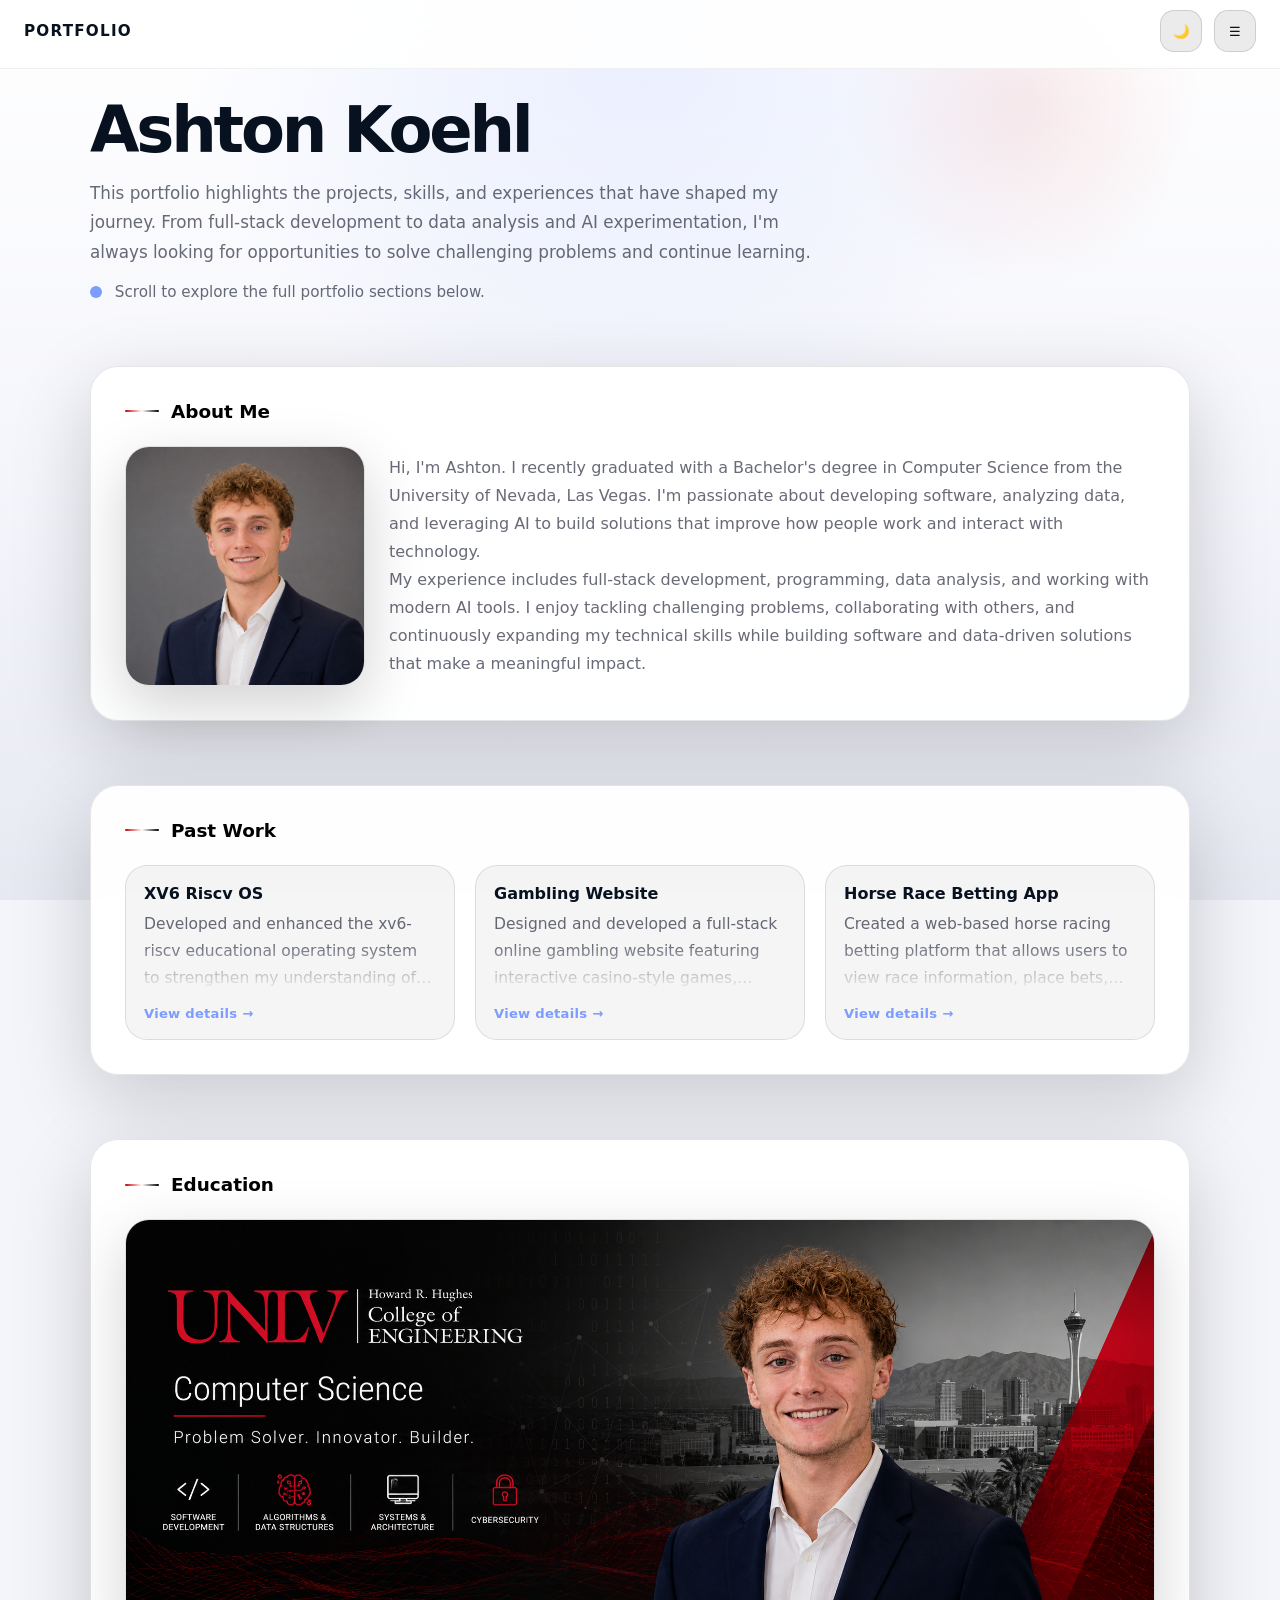
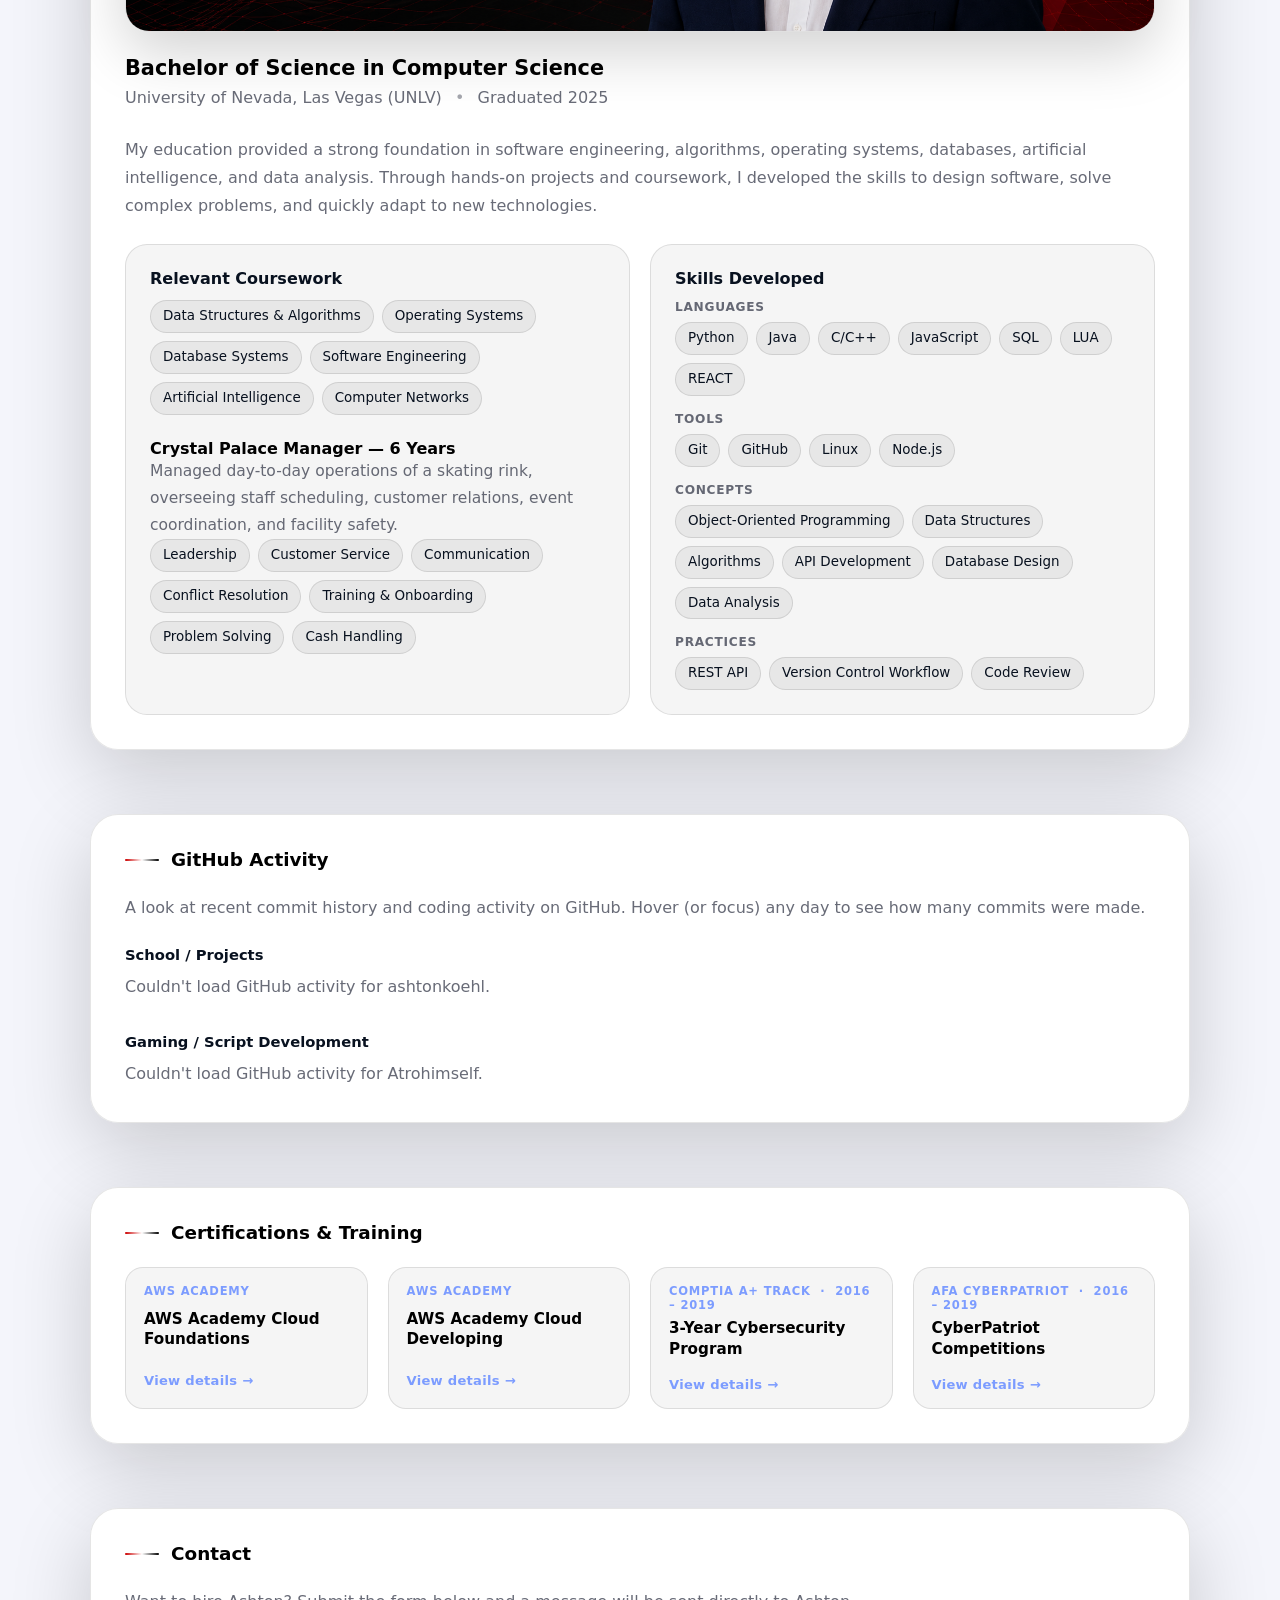
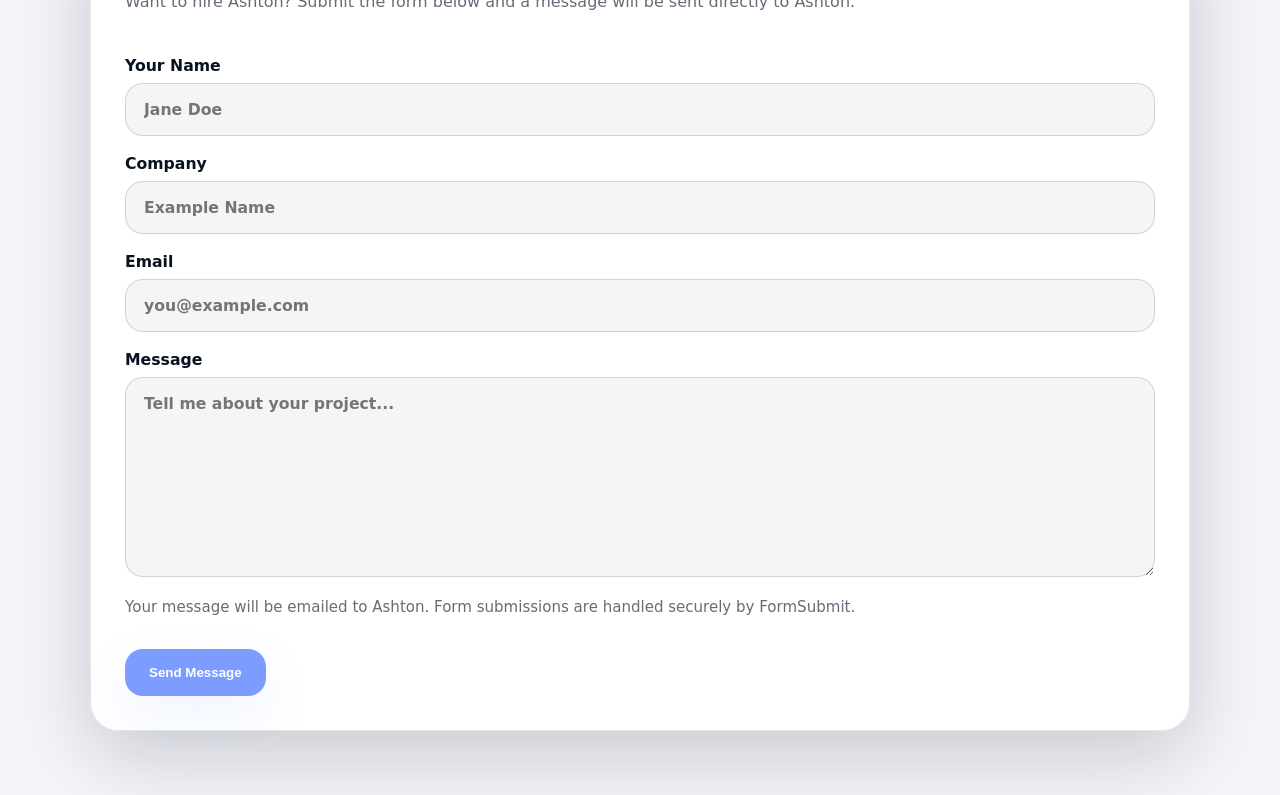
==== commit dfa08bbb: "Company Example - Changed name of Example Company in submit form" ====
--- a/index.html
+++ b/index.html
@@ -3,7 +3,7 @@
 <head>
   <meta charset="utf-8" />
   <meta name="viewport" content="width=device-width,initial-scale=1" />
-  <title>Ashton Koehl</title>
+  <title>Ashton Koehl's Portfolio</title>
   <meta name="description" content="Portfolio of Ashton Koehl." />
   <meta property="og:title" content="Ashton Koehl" />
   <meta property="og:description" content="Minimal portfolio for Ashton Koehl with subtle motion and a modern hero." />
@@ -63,7 +63,7 @@
           <h3>Gambling Website</h3>
           <p>Designed and developed a full-stack online gambling website featuring interactive casino-style games, secure user authentication, and real-time account management. Built both the front-end and back-end while integrating databases to store user accounts, balances, and game history. Focused on creating a responsive user interface, efficient server-side logic, and scalable architecture while applying best practices in web development and software design.</p>
         </article>
-        <article class="card" tabindex="0" role="button" aria-haspopup="dialog" data-image="images/horse-site.png" data-credit="Image taken from Medium.com">
+        <article class="card" tabindex="0" role="button" aria-haspopup="dialog" data-image="images/horse-site.png">
           <h3>Horse Race Betting App</h3>
           <p>Created a web-based horse racing betting platform that allows users to view race information, place bets, and track betting results. Developed features including user authentication, dynamic race listings, betting logic, and database integration for storing user and wager information. This project strengthened my experience with full-stack development, database management, API integration, and creating intuitive, data-driven web applications.</p>
         </article>
@@ -227,7 +227,7 @@
         </label>
         <label>
           Company
-          <input type="text" name="company" placeholder="Acme Inc." />
+          <input type="text" name="company" placeholder="Example Name" />
         </label>
         <label>
           Email
